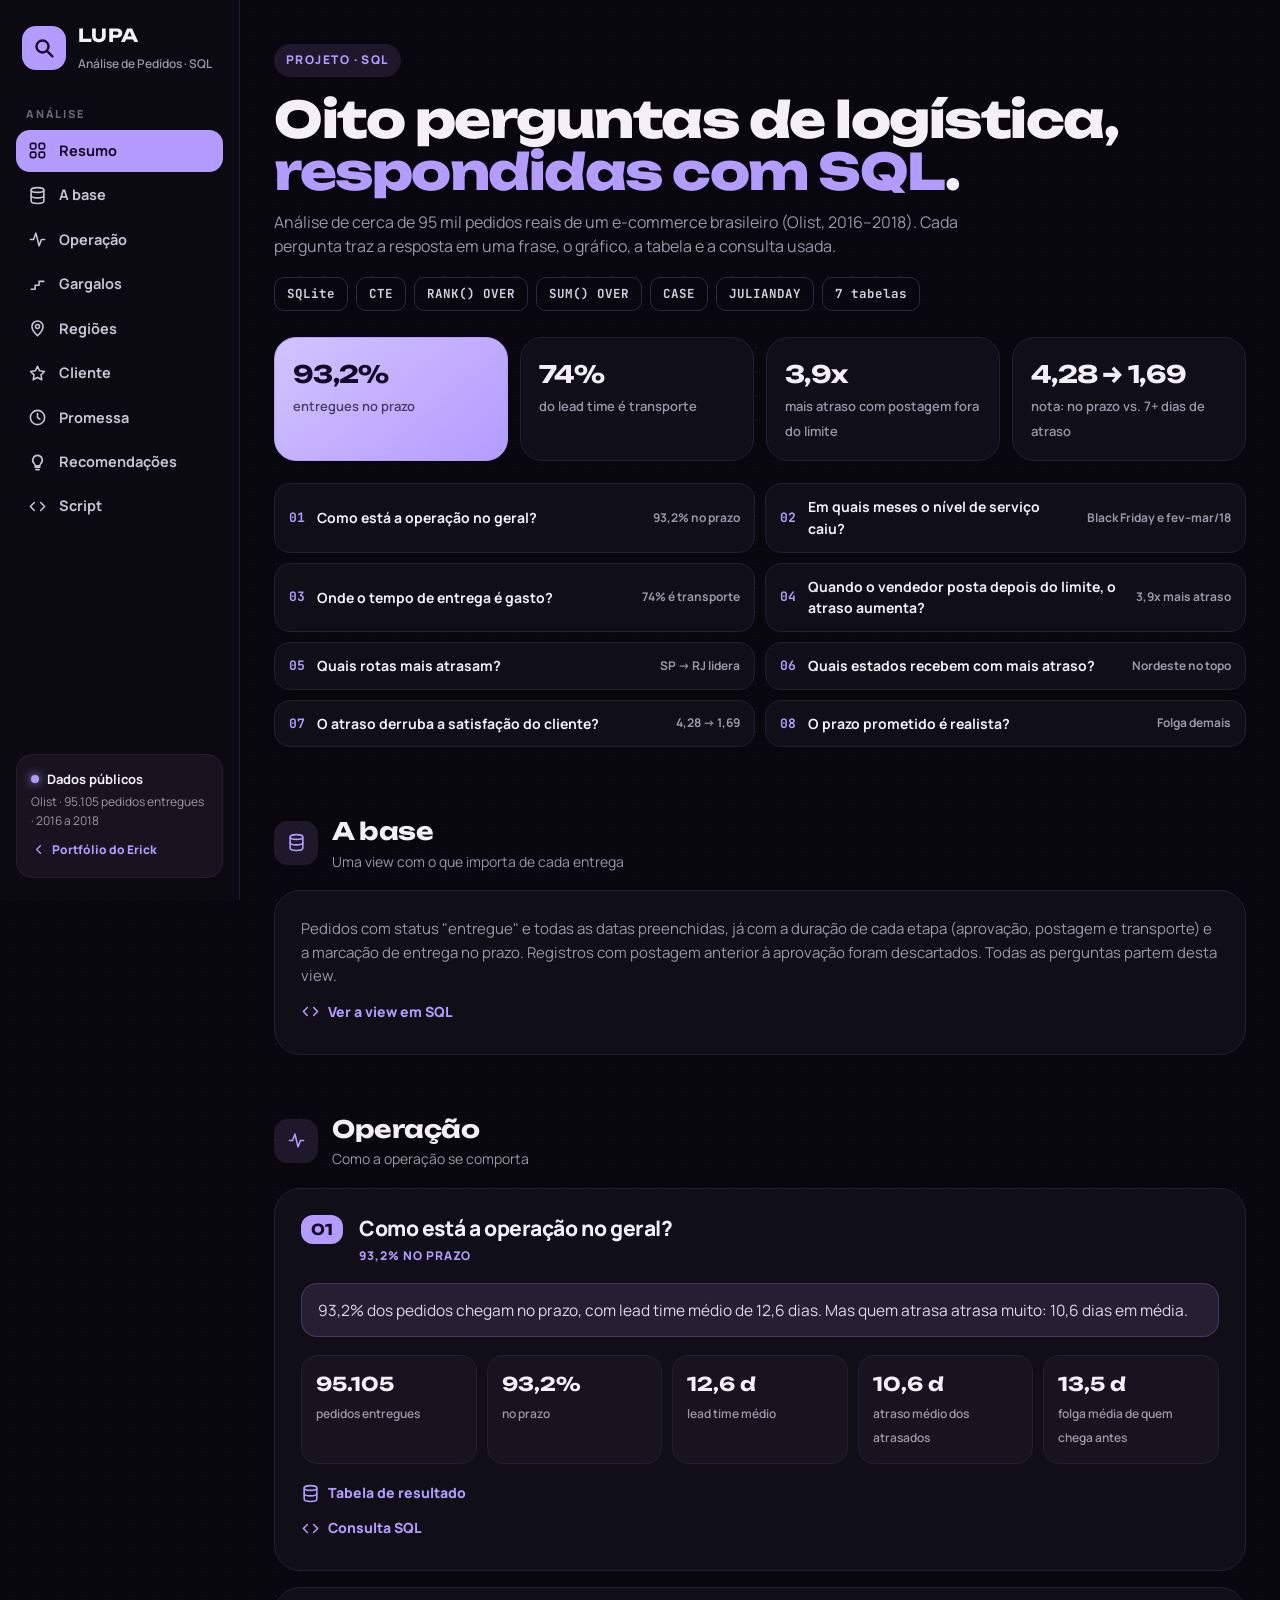
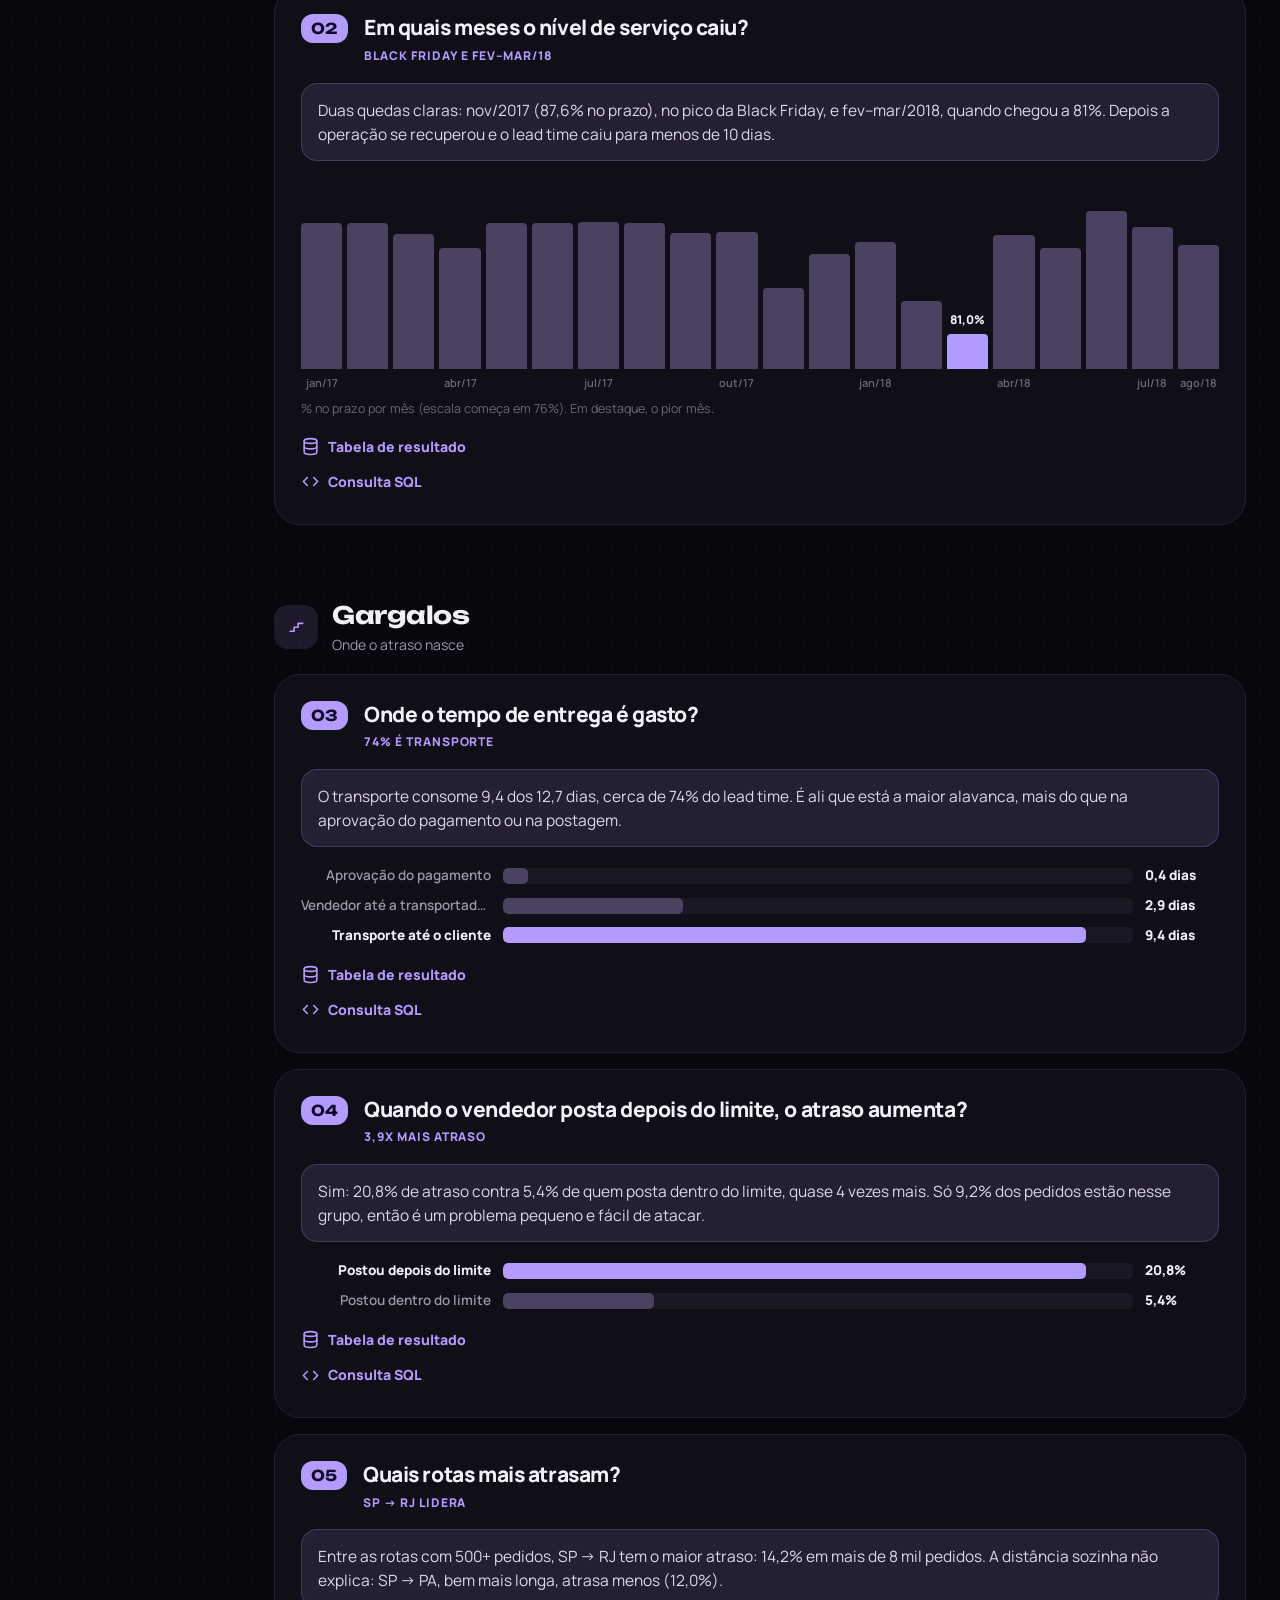
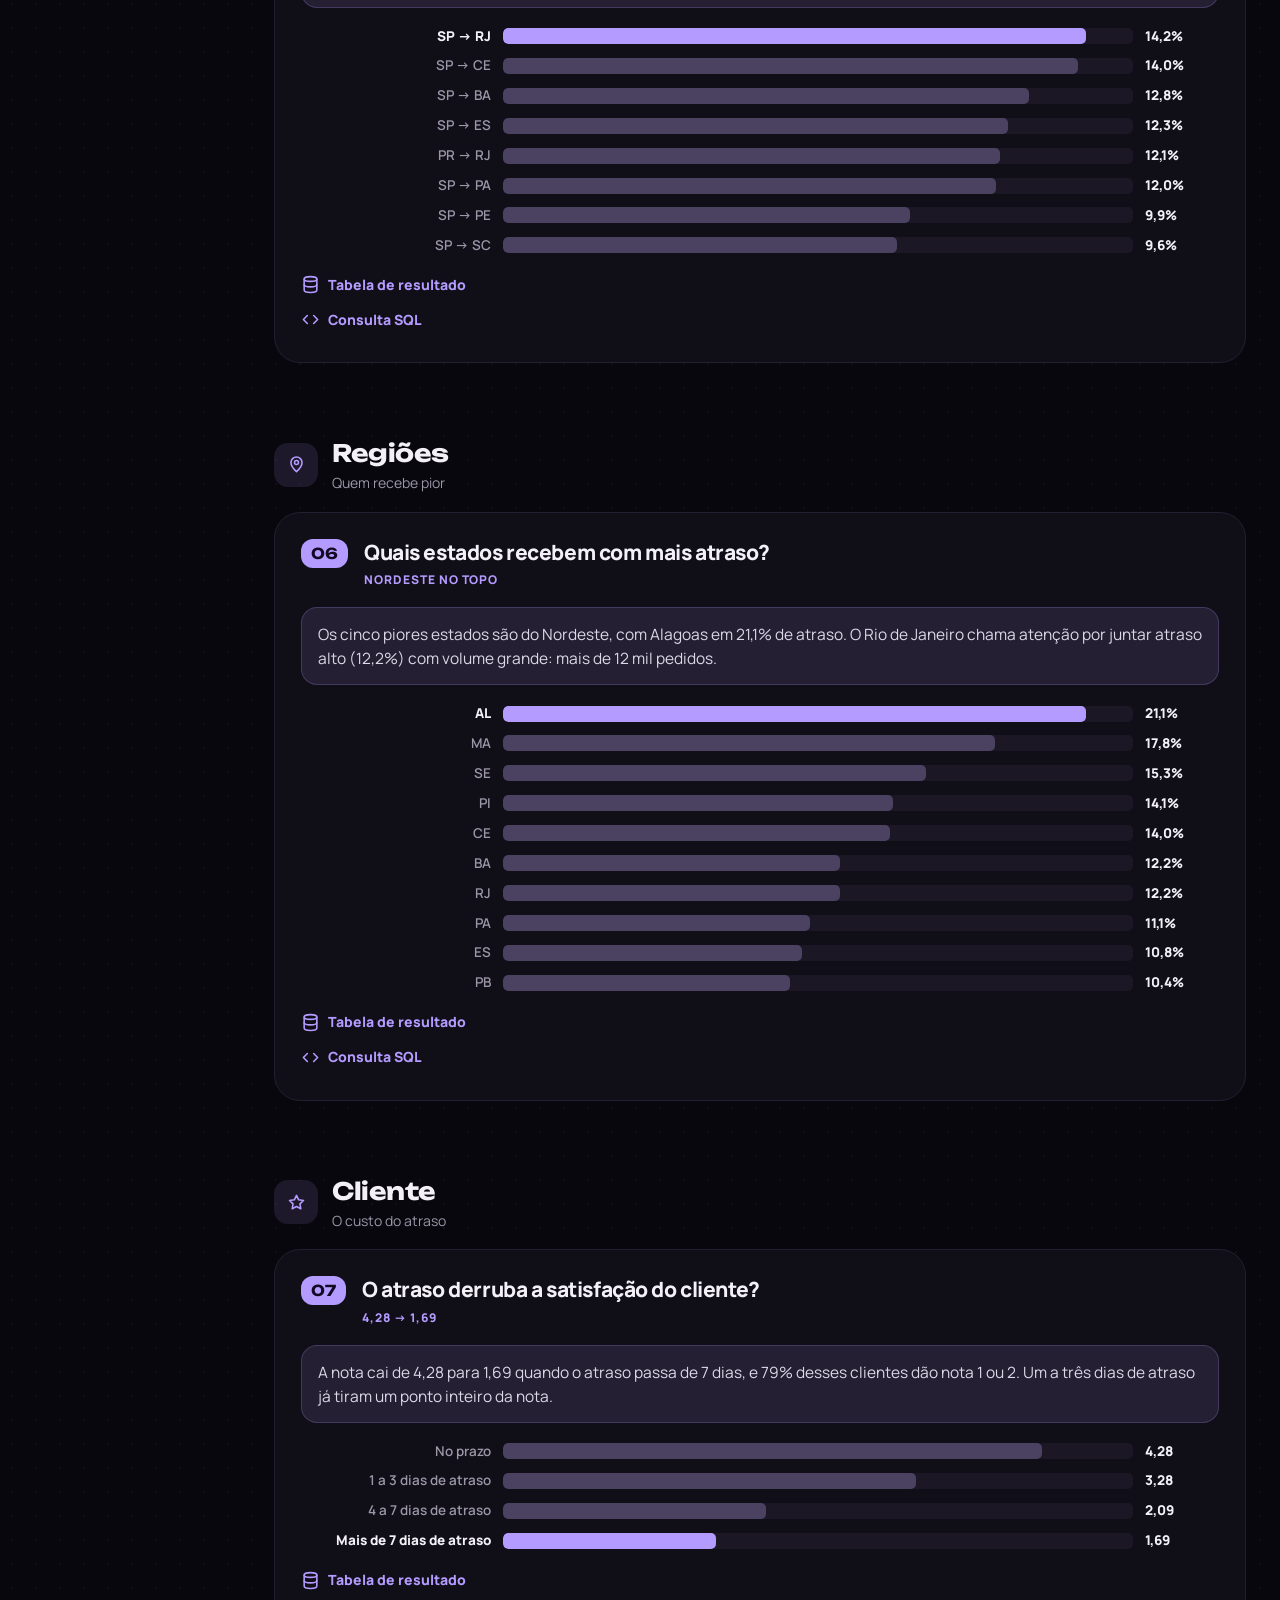
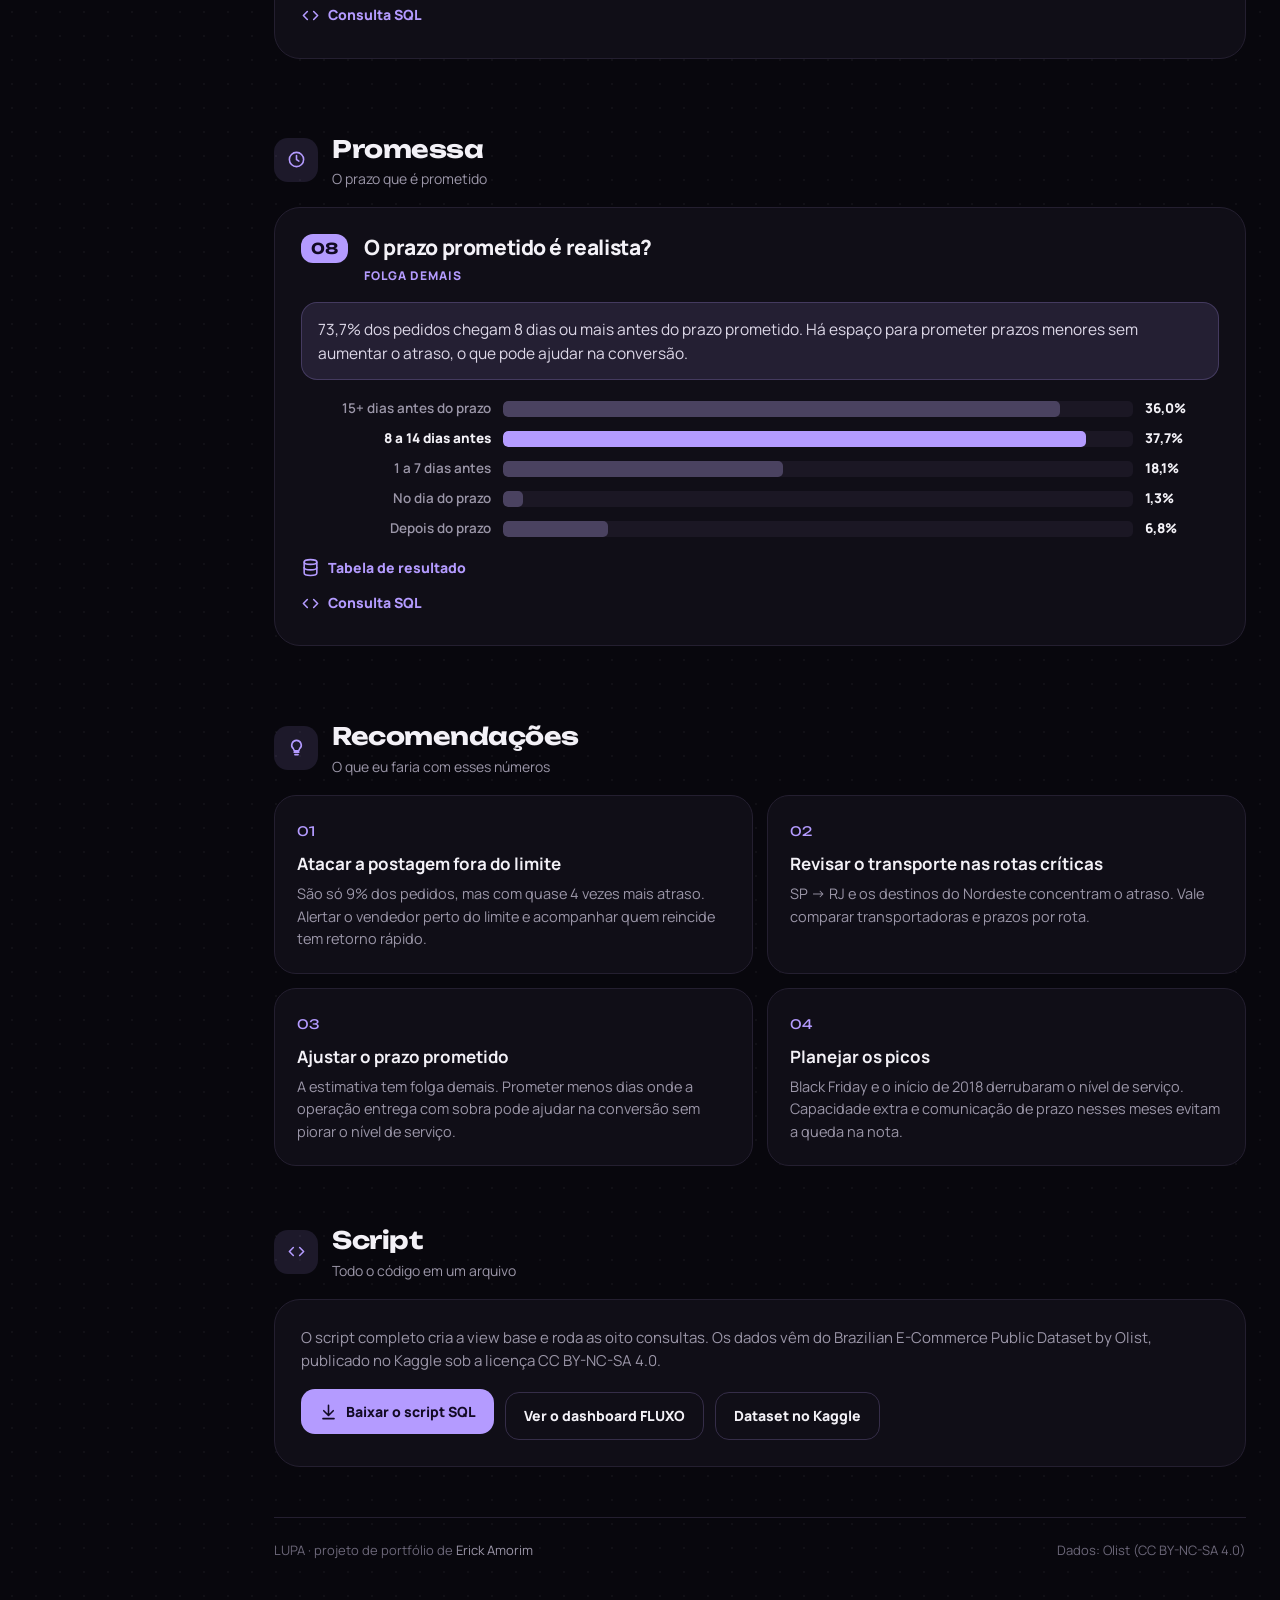
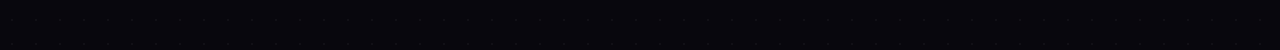
==== analise-pedidos-sql/index.html @ dc864886 "Serve FLUXO e LUPA também pelo site principal Co-Authored-By: Claude Opus 5.5 <noreply@anthropic.com" ====
<!DOCTYPE html>
<html lang="pt-BR">
<head>
<meta charset="UTF-8">
<meta name="viewport" content="width=device-width, initial-scale=1">
<title>LUPA — Análise de Pedidos com SQL | Erick Amorim</title>
<meta name="description" content="LUPA: oito perguntas de logística respondidas com SQL sobre 95 mil pedidos reais da Olist.">
<meta name="theme-color" content="#08070d">
<meta property="og:title" content="LUPA — Análise de Pedidos com SQL">
<meta property="og:description" content="Oito perguntas de logística respondidas com SQL sobre 95 mil pedidos reais da Olist.">
<link rel="preconnect" href="https://fonts.googleapis.com">
<link rel="preconnect" href="https://fonts.gstatic.com" crossorigin>
<link href="https://fonts.googleapis.com/css2?family=Unbounded:wght@600;700;800&family=Manrope:wght@400;500;600;700;800&family=JetBrains+Mono:wght@400;500&display=swap" rel="stylesheet">
<style>
:root{--bg:#08070d;--s1:#100e17;--s2:#17141f;--line:#241f30;--tx:#f3f1f7;--mut:#9b96a8;--mut2:#6c6779;--acc:#b49bff;--accd:rgba(180,155,255,.12);--ink:#120a24}
*{box-sizing:border-box;margin:0;padding:0}
html{scroll-behavior:smooth;scroll-padding-top:24px}
html,body{overflow-x:hidden}
body{background:var(--bg);color:var(--tx);font-family:Manrope,system-ui,sans-serif;line-height:1.55;-webkit-font-smoothing:antialiased;background-image:radial-gradient(rgba(255,255,255,.035) 1px,transparent 1px);background-size:24px 24px}
a{color:inherit;text-decoration:none}
svg.i{width:19px;height:19px;stroke:currentColor;fill:none;stroke-width:2;stroke-linecap:round;stroke-linejoin:round;flex:none}
.side{position:fixed;left:0;top:0;bottom:0;width:240px;background:#0b0a11;border-right:1px solid var(--line);padding:22px 16px;display:flex;flex-direction:column;z-index:30;overflow-y:auto}
.brand{display:flex;align-items:center;gap:12px;padding:0 6px 22px}
.lg{width:44px;height:44px;border-radius:14px;background:var(--acc);display:grid;place-items:center;color:var(--ink)}
.lg svg{width:24px;height:24px;stroke:currentColor;fill:none;stroke-width:2.4;stroke-linecap:round}
.brand b{display:block;font-family:Unbounded;font-size:18px;letter-spacing:.02em}
.brand span{font-size:12px;color:var(--mut);font-weight:600}
.nlab{font-size:11px;font-weight:800;letter-spacing:.16em;color:var(--mut2);padding:8px 10px}
.nav a{display:flex;align-items:center;gap:12px;padding:10px 12px;border-radius:14px;font-weight:700;font-size:14.5px;color:#c9c4d4;margin-bottom:2px;transition:background .2s,color .2s}
.nav a:hover{background:var(--s2);color:#fff}
.nav a.on{background:var(--acc);color:var(--ink)}
.sfoot{margin-top:auto;background:var(--s2);border:1px solid var(--line);border-radius:16px;padding:14px;font-size:12px;color:var(--mut)}
.sfoot b{display:flex;align-items:center;gap:8px;color:var(--tx);font-size:13px;margin-bottom:4px}
.sfoot b i{width:8px;height:8px;border-radius:50%;background:var(--acc);box-shadow:0 0 10px var(--acc)}
.sfoot a{display:inline-flex;align-items:center;gap:6px;margin-top:10px;color:var(--acc);font-weight:800}
main{margin-left:240px;padding:0 34px 90px}
.wrap{max-width:980px;margin:0 auto}
.hero{padding:44px 0 10px}
.chip{display:inline-flex;align-items:center;gap:8px;background:var(--accd);color:var(--acc);font-size:12px;font-weight:800;letter-spacing:.12em;text-transform:uppercase;padding:7px 12px;border-radius:99px}
.hero h1{font-family:Unbounded;font-size:clamp(30px,4.4vw,50px);font-weight:800;letter-spacing:-.03em;line-height:1.05;margin:16px 0 12px}
.hero h1 span{color:var(--acc)}
.hero p{color:var(--mut);font-size:16px;max-width:720px}
.tags{display:flex;flex-wrap:wrap;gap:8px;margin-top:18px}
.tags span{font-size:12.5px;font-weight:700;padding:6px 12px;border-radius:10px;border:1px solid #2f2840;color:#d5cfe2;font-family:"JetBrains Mono",monospace}
.stats{display:grid;grid-template-columns:repeat(4,1fr);gap:12px;margin-top:26px}
.stats div{background:var(--s1);border:1px solid var(--line);border-radius:22px;padding:18px}
.stats b{display:block;font-family:Unbounded;font-size:24px;font-weight:700;letter-spacing:-.03em}
.stats span{font-size:13px;color:var(--mut);font-weight:600}
.stats div:first-child{background:linear-gradient(140deg,#d2c3ff,var(--acc));border-color:var(--acc);color:var(--ink)}
.stats div:first-child span{color:rgba(18,10,36,.7)}
.idx{display:grid;grid-template-columns:1fr 1fr;gap:10px;margin-top:22px}
.idx a{display:flex;align-items:center;gap:12px;background:var(--s1);border:1px solid var(--line);border-radius:16px;padding:12px 14px;font-weight:700;font-size:14px;transition:border-color .2s,transform .2s}
.idx a:hover{border-color:var(--acc);transform:translateY(-2px)}
.idx a span{font-family:"JetBrains Mono",monospace;color:var(--acc);font-size:13px}
.idx a em{margin-left:auto;font-style:normal;font-size:12px;color:var(--mut);font-weight:700;white-space:nowrap;padding-left:8px}
section.blk{padding-top:56px}
.bh{display:flex;align-items:center;gap:14px;margin-bottom:18px}
.bic{width:44px;height:44px;border-radius:14px;background:var(--accd);color:var(--acc);display:grid;place-items:center}
.bh h2{font-family:Unbounded;font-size:24px;font-weight:700;letter-spacing:-.02em}
.bh p{color:var(--mut);font-size:14px}
.q{background:var(--s1);border:1px solid var(--line);border-radius:26px;padding:26px;margin-bottom:16px;scroll-margin-top:24px}
.qh{display:flex;gap:16px;align-items:flex-start}
.qn{font-family:Unbounded;font-size:15px;font-weight:700;color:var(--ink);background:var(--acc);border-radius:12px;padding:7px 10px;line-height:1}
.q h3{font-size:21px;font-weight:800;letter-spacing:-.02em;line-height:1.25}
.ans{display:inline-block;margin-top:6px;font-size:12px;font-weight:800;letter-spacing:.08em;text-transform:uppercase;color:var(--acc)}
.ins{color:#ddd8e8;margin:16px 0 18px;font-size:15.5px;padding:14px 16px;background:var(--accd);border-radius:16px;border:1px solid rgba(180,155,255,.22)}
.bars{display:grid;gap:9px}
.br{display:grid;grid-template-columns:190px 1fr 74px;gap:12px;align-items:center;font-size:13.5px}
.bl{color:var(--mut);font-weight:600;text-align:right;overflow:hidden;text-overflow:ellipsis;white-space:nowrap}
.bt{height:16px;background:#1b1724;border-radius:5px;overflow:hidden}
.bt i{display:block;height:100%;background:#4a4260;border-radius:5px}
.br.hi .bt i{background:var(--acc)}
.br.hi .bl{color:var(--tx);font-weight:800}
.bv{font-weight:800}
.cols{display:flex;align-items:flex-end;gap:5px;height:190px;padding-top:24px}
.col{flex:1;display:flex;flex-direction:column;justify-content:flex-end;height:100%;position:relative;min-width:0}
.col i{display:block;background:#4a4260;border-radius:4px 4px 0 0}
.col.hi i{background:var(--acc)}
.col em{position:absolute;bottom:-22px;left:50%;transform:translateX(-50%);font-style:normal;font-size:11px;color:var(--mut2);font-weight:600;white-space:nowrap}
.col .cv{display:block;text-align:center;font-size:12px;font-weight:800;white-space:nowrap;margin-bottom:4px;min-height:0}
.cap{font-size:12.5px;color:var(--mut2);margin-top:30px}
.kp{display:grid;grid-template-columns:repeat(5,1fr);gap:10px}
.kp div{background:var(--s2);border:1px solid var(--line);border-radius:16px;padding:14px}
.kp b{display:block;font-family:Unbounded;font-size:19px;font-weight:700}
.kp span{font-size:12px;color:var(--mut);font-weight:600}
.tg{margin-top:18px;display:grid;gap:8px}
details summary{cursor:pointer;display:inline-flex;align-items:center;gap:8px;font-size:14px;font-weight:800;color:var(--acc);list-style:none}
details summary::-webkit-details-marker{display:none}
details summary svg{width:16px;height:16px}
.tw{overflow-x:auto;margin-top:10px}
table{width:100%;border-collapse:collapse;font-size:13.5px}
th,td{text-align:right;padding:8px 10px;border-bottom:1px solid var(--line);white-space:nowrap}
th:first-child,td:first-child{text-align:left}
th{color:var(--mut);font-weight:700;font-size:12.5px}
pre{margin-top:10px;background:#07060b;border:1px solid var(--line);border-radius:16px;padding:16px;overflow-x:auto;font:13px/1.65 "JetBrains Mono",monospace;color:#dcd7e6}
pre b{color:var(--acc);font-weight:500} pre i.cm{color:#5f5a6e;font-style:normal} pre i.st{color:#7ee0b5;font-style:normal}
.card{background:var(--s1);border:1px solid var(--line);border-radius:26px;padding:26px}
.card p{color:var(--mut);font-size:15px}
.rec{display:grid;grid-template-columns:1fr 1fr;gap:14px}
.rc{background:var(--s1);border:1px solid var(--line);border-radius:22px;padding:22px}
.rc .n{font-family:Unbounded;font-size:13px;color:var(--acc)}
.rc b{display:block;font-size:17px;margin:8px 0 6px}
.rc p{color:var(--mut);font-size:14.5px}
.btn{display:inline-flex;align-items:center;gap:8px;font-weight:800;font-size:14px;padding:12px 18px;border-radius:14px;margin:16px 8px 0 0}
.btn.pri{background:var(--acc);color:var(--ink)}
.btn.out{border:1px solid #352d48}
.btn.out:hover{border-color:var(--acc);color:var(--acc)}
footer{margin-top:50px;padding-top:22px;border-top:1px solid var(--line);color:var(--mut2);font-size:13px;display:flex;justify-content:space-between;flex-wrap:wrap;gap:10px}
footer a{color:var(--mut)}
.mbrand{display:none;align-items:center;gap:10px;padding:18px 0 0}
.mbrand .lg{width:38px;height:38px;border-radius:12px}
.mbrand b{font-family:Unbounded;font-size:16px}
.mnav{display:none}
@media (max-width:900px){.stats{grid-template-columns:1fr 1fr}.kp{grid-template-columns:repeat(2,1fr)}.idx,.rec{grid-template-columns:1fr}.br{grid-template-columns:120px 1fr 64px}}
@media (max-width:860px){
  .side{display:none} main{margin-left:0;padding:0 18px 110px} .mbrand{display:flex}
  .mnav{display:flex;position:fixed;left:50%;bottom:14px;transform:translateX(-50%);z-index:40;background:rgba(23,20,31,.94);backdrop-filter:blur(14px);-webkit-backdrop-filter:blur(14px);border:1px solid var(--line);border-radius:99px;padding:6px;gap:2px;box-shadow:0 18px 40px rgba(0,0,0,.5)}
  .mnav a{display:grid;place-items:center;width:44px;height:44px;border-radius:99px;color:var(--mut)}
  .mnav a.on{background:var(--acc);color:var(--ink)}
  .q{padding:20px}.q h3{font-size:18px}
}
</style>
</head>
<body>
<aside class="side">
  <div class="brand"><div class="lg"><svg viewBox="0 0 24 24"><circle cx="10.5" cy="10.5" r="6"/><path d="M15 15l5.5 5.5"/></svg></div><div><b>LUPA</b><span>Análise de Pedidos · SQL</span></div></div>
  <div class="nlab">ANÁLISE</div>
  <nav class="nav"><a href="#resumo" class="on"><svg class="i" viewBox="0 0 24 24"><rect x="3" y="3" width="7" height="7" rx="2"/><rect x="14" y="3" width="7" height="7" rx="2"/><rect x="3" y="14" width="7" height="7" rx="2"/><rect x="14" y="14" width="7" height="7" rx="2"/></svg>Resumo</a><a href="#base"><svg class="i" viewBox="0 0 24 24"><ellipse cx="12" cy="5" rx="8" ry="3"/><path d="M4 5v14c0 1.7 3.6 3 8 3s8-1.3 8-3V5"/><path d="M4 12c0 1.7 3.6 3 8 3s8-1.3 8-3"/></svg>A base</a><a href="#op"><svg class="i" viewBox="0 0 24 24"><path d="M3 12h4l3-8 4 16 3-8h4"/></svg>Operação</a><a href="#gar"><svg class="i" viewBox="0 0 24 24"><path d="M4 18h5v-5h5V8h6"/></svg>Gargalos</a><a href="#reg"><svg class="i" viewBox="0 0 24 24"><path d="M12 21s7-6.2 7-11.5A7 7 0 0 0 5 9.5C5 14.8 12 21 12 21z"/><circle cx="12" cy="9.5" r="2.5"/></svg>Regiões</a><a href="#cli"><svg class="i" viewBox="0 0 24 24"><path d="M12 3l2.7 5.6 6.1.9-4.4 4.3 1 6.1L12 17l-5.4 2.9 1-6.1L3.2 9.5l6.1-.9z"/></svg>Cliente</a><a href="#pro"><svg class="i" viewBox="0 0 24 24"><circle cx="12" cy="12" r="9"/><path d="M12 7v5l3 2"/></svg>Promessa</a><a href="#recomendacoes"><svg class="i" viewBox="0 0 24 24"><path d="M9 18h6M10 21h4M12 3a6 6 0 0 0-4 10.5c.7.7 1 1.5 1 2.5h6c0-1 .3-1.8 1-2.5A6 6 0 0 0 12 3z"/></svg>Recomendações</a><a href="#script"><svg class="i" viewBox="0 0 24 24"><path d="M8 7l-5 5 5 5M16 7l5 5-5 5"/></svg>Script</a></nav>
  <div class="sfoot"><b><i></i>Dados públicos</b>Olist · 95.105 pedidos entregues · 2016 a 2018<br><a href="https://erickkamorim.github.io/"><svg class="i" viewBox="0 0 24 24" style="width:15px;height:15px"><path d="M15 6l-6 6 6 6"/></svg>Portfólio do Erick</a></div>
</aside>

<main><div class="wrap">
  <div class="mbrand"><div class="lg"><svg viewBox="0 0 24 24"><circle cx="10.5" cy="10.5" r="6"/><path d="M15 15l5.5 5.5"/></svg></div><b>LUPA</b></div>

  <section class="hero" id="resumo">
    <span class="chip">Projeto · SQL</span>
    <h1>Oito perguntas de logística, <span>respondidas com SQL</span>.</h1>
    <p>Análise de cerca de 95 mil pedidos reais de um e-commerce brasileiro (Olist, 2016–2018). Cada pergunta traz a resposta em uma frase, o gráfico, a tabela e a consulta usada.</p>
    <div class="tags"><span>SQLite</span><span>CTE</span><span>RANK() OVER</span><span>SUM() OVER</span><span>CASE</span><span>JULIANDAY</span><span>7 tabelas</span></div>
    <div class="stats">
      <div><b>93,2%</b><span>entregues no prazo</span></div>
      <div><b>74%</b><span>do lead time é transporte</span></div>
      <div><b>3,9x</b><span>mais atraso com postagem fora do limite</span></div>
      <div><b>4,28 → 1,69</b><span>nota: no prazo vs. 7+ dias de atraso</span></div>
    </div>
    <div class="idx"><a href="#q1"><span>01</span>Como está a operação no geral?<em>93,2% no prazo</em></a><a href="#q2"><span>02</span>Em quais meses o nível de serviço caiu?<em>Black Friday e fev–mar/18</em></a><a href="#q3"><span>03</span>Onde o tempo de entrega é gasto?<em>74% é transporte</em></a><a href="#q5"><span>04</span>Quando o vendedor posta depois do limite, o atraso aumenta?<em>3,9x mais atraso</em></a><a href="#q7"><span>05</span>Quais rotas mais atrasam?<em>SP → RJ lidera</em></a><a href="#q4"><span>06</span>Quais estados recebem com mais atraso?<em>Nordeste no topo</em></a><a href="#q6"><span>07</span>O atraso derruba a satisfação do cliente?<em>4,28 → 1,69</em></a><a href="#q8"><span>08</span>O prazo prometido é realista?<em>Folga demais</em></a></div>
  </section>

  <section class="blk" id="base">
    <div class="bh"><div class="bic"><svg class="i" viewBox="0 0 24 24"><ellipse cx="12" cy="5" rx="8" ry="3"/><path d="M4 5v14c0 1.7 3.6 3 8 3s8-1.3 8-3V5"/><path d="M4 12c0 1.7 3.6 3 8 3s8-1.3 8-3"/></svg></div><div><h2>A base</h2><p>Uma view com o que importa de cada entrega</p></div></div>
    <div class="card"><p>Pedidos com status "entregue" e todas as datas preenchidas, já com a duração de cada etapa (aprovação, postagem e transporte) e a marcação de entrega no prazo. Registros com postagem anterior à aprovação foram descartados. Todas as perguntas partem desta view.</p>
      <details style="margin-top:14px"><summary><svg class="i" viewBox="0 0 24 24"><path d="M8 7l-5 5 5 5M16 7l5 5-5 5"/></svg>Ver a view em SQL</summary><pre><code><b>CREATE VIEW</b> vw_entregas <b>AS</b>
<b>SELECT</b>
    o.order_id,
    c.customer_state                                   <b>AS</b> uf_cliente,
    <b>DATE</b>(o.order_purchase_timestamp)                   <b>AS</b> data_compra,
    <b>STRFTIME</b>(<i class="st">&#x27;%Y-%m&#x27;</i>, o.order_purchase_timestamp)      <b>AS</b> mes,
    <b>JULIANDAY</b>(o.order_approved_at)            - <b>JULIANDAY</b>(o.order_purchase_timestamp)     <b>AS</b> dias_aprovacao,
    <b>JULIANDAY</b>(o.order_delivered_carrier_date) - <b>JULIANDAY</b>(o.order_approved_at)            <b>AS</b> dias_postagem,
    <b>JULIANDAY</b>(o.order_delivered_customer_date)- <b>JULIANDAY</b>(o.order_delivered_carrier_date) <b>AS</b> dias_transporte,
    <b>JULIANDAY</b>(o.order_delivered_customer_date)- <b>JULIANDAY</b>(o.order_purchase_timestamp)     <b>AS</b> lead_time,
    <b>JULIANDAY</b>(<b>DATE</b>(o.order_delivered_customer_date)) - <b>JULIANDAY</b>(<b>DATE</b>(o.order_estimated_delivery_date)) <b>AS</b> dias_vs_prazo,
    <b>CASE</b> <b>WHEN</b> <b>DATE</b>(o.order_delivered_customer_date) &lt;= <b>DATE</b>(o.order_estimated_delivery_date)
         <b>THEN</b> 1 <b>ELSE</b> 0 <b>END</b>                             <b>AS</b> no_prazo
<b>FROM</b> orders o
<b>JOIN</b> customers c <b>ON</b> c.customer_id = o.customer_id
<b>WHERE</b> o.order_status = <i class="st">&#x27;delivered&#x27;</i>
  <b>AND</b> o.order_approved_at              <b>IS NOT NULL</b>
  <b>AND</b> o.order_delivered_carrier_date   <b>IS NOT NULL</b>
  <b>AND</b> o.order_delivered_customer_date  <b>IS NOT NULL</b>
  <b>AND</b> o.order_estimated_delivery_date  <b>IS NOT NULL</b>
  <b>AND</b> o.order_delivered_carrier_date  &gt;= o.order_approved_at;   <i class="cm">-- descarta registros com datas invertidas</i></code></pre></details></div>
  </section>

  <section class="blk" id="op">
  <div class="bh"><div class="bic"><svg class="i" viewBox="0 0 24 24"><path d="M3 12h4l3-8 4 16 3-8h4"/></svg></div><div><h2>Operação</h2><p>Como a operação se comporta</p></div></div>
  <article class="q" id="q1">
  <div class="qh"><span class="qn">01</span><div><h3>Como está a operação no geral?</h3><span class="ans">93,2% no prazo</span></div></div>
  <p class="ins">93,2% dos pedidos chegam no prazo, com lead time médio de 12,6 dias. Mas quem atrasa atrasa muito: 10,6 dias em média.</p>
  <div class="kp"><div><b>95.105</b><span>pedidos entregues</span></div><div><b>93,2%</b><span>no prazo</span></div><div><b>12,6 d</b><span>lead time médio</span></div><div><b>10,6 d</b><span>atraso médio dos atrasados</span></div><div><b>13,5 d</b><span>folga média de quem chega antes</span></div></div>
  <div class="tg"><details><summary><svg class="i" viewBox="0 0 24 24"><ellipse cx="12" cy="5" rx="8" ry="3"/><path d="M4 5v14c0 1.7 3.6 3 8 3s8-1.3 8-3V5"/><path d="M4 12c0 1.7 3.6 3 8 3s8-1.3 8-3"/></svg>Tabela de resultado</summary><div class="tw"><table><thead><tr><th>Pedidos entregues</th><th>% no prazo</th><th>Lead time médio (dias)</th><th>Atraso médio dos atrasados (dias)</th><th>Folga média dos no prazo (dias)</th></tr></thead><tbody><tr><td>95.105</td><td>93,2</td><td>12,6</td><td>10,6</td><td>13,5</td></tr></tbody></table></div></details>
  <details><summary><svg class="i" viewBox="0 0 24 24"><path d="M8 7l-5 5 5 5M16 7l5 5-5 5"/></svg>Consulta SQL</summary><pre><code><b>SELECT</b>
    <b>COUNT</b>(*)                                          <b>AS</b> pedidos_entregues,
    <b>ROUND</b>(100.0 * <b>AVG</b>(no_prazo), 1)                   <b>AS</b> pct_no_prazo,
    <b>ROUND</b>(<b>AVG</b>(lead_time), 1)                          <b>AS</b> lead_time_medio_dias,
    <b>ROUND</b>(<b>AVG</b>(<b>CASE</b> <b>WHEN</b> no_prazo = 0 <b>THEN</b> dias_vs_prazo <b>END</b>), 1) <b>AS</b> atraso_medio_dos_atrasados,
    <b>ROUND</b>(<b>AVG</b>(<b>CASE</b> <b>WHEN</b> no_prazo = 1 <b>THEN</b> -dias_vs_prazo <b>END</b>), 1) <b>AS</b> folga_media_dos_no_prazo
<b>FROM</b> vw_entregas</code></pre></details></div>
</article><article class="q" id="q2">
  <div class="qh"><span class="qn">02</span><div><h3>Em quais meses o nível de serviço caiu?</h3><span class="ans">Black Friday e fev–mar/18</span></div></div>
  <p class="ins">Duas quedas claras: nov/2017 (87,6% no prazo), no pico da Black Friday, e fev–mar/2018, quando chegou a 81%. Depois a operação se recuperou e o lead time caiu para menos de 10 dias.</p>
  <div class="cols"><div class="col" title="jan/17: 97,1%"><i style="height:87.9%"></i><em>jan/17</em></div><div class="col" title="fev/17: 97,0%"><i style="height:87.5%"></i><em></em></div><div class="col" title="mar/17: 95,4%"><i style="height:80.8%"></i><em></em></div><div class="col" title="abr/17: 93,4%"><i style="height:72.5%"></i><em>abr/17</em></div><div class="col" title="mai/17: 97,0%"><i style="height:87.5%"></i><em></em></div><div class="col" title="jun/17: 97,0%"><i style="height:87.5%"></i><em></em></div><div class="col" title="jul/17: 97,2%"><i style="height:88.3%"></i><em>jul/17</em></div><div class="col" title="ago/17: 97,1%"><i style="height:87.9%"></i><em></em></div><div class="col" title="set/17: 95,6%"><i style="height:81.7%"></i><em></em></div><div class="col" title="out/17: 95,8%"><i style="height:82.5%"></i><em>out/17</em></div><div class="col" title="nov/17: 87,6%"><i style="height:48.3%"></i><em></em></div><div class="col" title="dez/17: 92,6%"><i style="height:69.2%"></i><em></em></div><div class="col" title="jan/18: 94,3%"><i style="height:76.2%"></i><em>jan/18</em></div><div class="col" title="fev/18: 85,8%"><i style="height:40.8%"></i><em></em></div><div class="col hi" title="mar/18: 81,0%"><span class="cv">81,0%</span><i style="height:20.8%"></i><em></em></div><div class="col" title="abr/18: 95,3%"><i style="height:80.4%"></i><em>abr/18</em></div><div class="col" title="mai/18: 93,4%"><i style="height:72.5%"></i><em></em></div><div class="col" title="jun/18: 98,8%"><i style="height:95.0%"></i><em></em></div><div class="col" title="jul/18: 96,4%"><i style="height:85.0%"></i><em>jul/18</em></div><div class="col" title="ago/18: 93,8%"><i style="height:74.2%"></i><em>ago/18</em></div></div><p class="cap">% no prazo por mês (escala começa em 76%). Em destaque, o pior mês.</p>
  <div class="tg"><details><summary><svg class="i" viewBox="0 0 24 24"><ellipse cx="12" cy="5" rx="8" ry="3"/><path d="M4 5v14c0 1.7 3.6 3 8 3s8-1.3 8-3V5"/><path d="M4 12c0 1.7 3.6 3 8 3s8-1.3 8-3"/></svg>Tabela de resultado</summary><div class="tw"><table><thead><tr><th>Mês</th><th>Pedidos</th><th>% no prazo</th><th>Lead time (dias)</th></tr></thead><tbody><tr><td>jan/17</td><td>748</td><td>97,1</td><td>12,6</td></tr><tr><td>fev/17</td><td>1.640</td><td>97,0</td><td>13,2</td></tr><tr><td>mar/17</td><td>2.546</td><td>95,4</td><td>13,0</td></tr><tr><td>abr/17</td><td>2.279</td><td>93,4</td><td>14,9</td></tr><tr><td>mai/17</td><td>3.531</td><td>97,0</td><td>11,3</td></tr><tr><td>jun/17</td><td>3.131</td><td>97,0</td><td>12,0</td></tr><tr><td>jul/17</td><td>3.852</td><td>97,2</td><td>11,6</td></tr><tr><td>ago/17</td><td>4.192</td><td>97,1</td><td>11,1</td></tr><tr><td>set/17</td><td>4.136</td><td>95,6</td><td>11,8</td></tr><tr><td>out/17</td><td>4.478</td><td>95,8</td><td>11,9</td></tr><tr><td>nov/17</td><td>7.287</td><td>87,6</td><td>15,2</td></tr><tr><td>dez/17</td><td>5.508</td><td>92,6</td><td>15,4</td></tr><tr><td>jan/18</td><td>7.045</td><td>94,3</td><td>14,1</td></tr><tr><td>fev/18</td><td>6.543</td><td>85,8</td><td>17,0</td></tr><tr><td>mar/18</td><td>7.001</td><td>81,0</td><td>16,3</td></tr><tr><td>abr/18</td><td>6.409</td><td>95,3</td><td>11,6</td></tr><tr><td>mai/18</td><td>6.681</td><td>93,4</td><td>11,4</td></tr><tr><td>jun/18</td><td>5.973</td><td>98,8</td><td>9,3</td></tr><tr><td>jul/18</td><td>5.593</td><td>96,4</td><td>9,2</td></tr><tr><td>ago/18</td><td>6.265</td><td>93,8</td><td>7,7</td></tr></tbody></table></div></details>
  <details><summary><svg class="i" viewBox="0 0 24 24"><path d="M8 7l-5 5 5 5M16 7l5 5-5 5"/></svg>Consulta SQL</summary><pre><code><b>SELECT</b>
    mes,
    <b>COUNT</b>(*)                         <b>AS</b> pedidos,
    <b>ROUND</b>(100.0 * <b>AVG</b>(no_prazo), 1)  <b>AS</b> pct_no_prazo,
    <b>ROUND</b>(<b>AVG</b>(lead_time), 1)         <b>AS</b> lead_time_medio
<b>FROM</b> vw_entregas
<b>GROUP BY</b> mes
<b>HAVING</b> <b>COUNT</b>(*) &gt;= 500
<b>ORDER BY</b> mes</code></pre></details></div>
</article>
</section><section class="blk" id="gar">
  <div class="bh"><div class="bic"><svg class="i" viewBox="0 0 24 24"><path d="M4 18h5v-5h5V8h6"/></svg></div><div><h2>Gargalos</h2><p>Onde o atraso nasce</p></div></div>
  <article class="q" id="q3">
  <div class="qh"><span class="qn">03</span><div><h3>Onde o tempo de entrega é gasto?</h3><span class="ans">74% é transporte</span></div></div>
  <p class="ins">O transporte consome 9,4 dos 12,7 dias, cerca de 74% do lead time. É ali que está a maior alavanca, mais do que na aprovação do pagamento ou na postagem.</p>
  <div class="bars"><div class="br"><span class="bl">Aprovação do pagamento</span><span class="bt"><i style="width:3.9%"></i></span><span class="bv">0,4 dias</span></div><div class="br"><span class="bl">Vendedor até a transportadora</span><span class="bt"><i style="width:28.6%"></i></span><span class="bv">2,9 dias</span></div><div class="br hi"><span class="bl">Transporte até o cliente</span><span class="bt"><i style="width:92.6%"></i></span><span class="bv">9,4 dias</span></div></div>
  <div class="tg"><details><summary><svg class="i" viewBox="0 0 24 24"><ellipse cx="12" cy="5" rx="8" ry="3"/><path d="M4 5v14c0 1.7 3.6 3 8 3s8-1.3 8-3V5"/><path d="M4 12c0 1.7 3.6 3 8 3s8-1.3 8-3"/></svg>Tabela de resultado</summary><div class="tw"><table><thead><tr><th>Etapa</th><th>Dias médios</th></tr></thead><tbody><tr><td>Aprovação do pagamento</td><td>0,4</td></tr><tr><td>Vendedor até a transportadora</td><td>2,9</td></tr><tr><td>Transporte até o cliente</td><td>9,4</td></tr></tbody></table></div></details>
  <details><summary><svg class="i" viewBox="0 0 24 24"><path d="M8 7l-5 5 5 5M16 7l5 5-5 5"/></svg>Consulta SQL</summary><pre><code><b>SELECT</b> <i class="st">&#x27;Aprovação do pagamento&#x27;</i> <b>AS</b> etapa, <b>ROUND</b>(<b>AVG</b>(dias_aprovacao), 1) <b>AS</b> dias_medios <b>FROM</b> vw_entregas
<b>UNION ALL</b>
<b>SELECT</b> <i class="st">&#x27;Vendedor até a transportadora&#x27;</i>, <b>ROUND</b>(<b>AVG</b>(dias_postagem), 1) <b>FROM</b> vw_entregas
<b>UNION ALL</b>
<b>SELECT</b> <i class="st">&#x27;Transporte até o cliente&#x27;</i>, <b>ROUND</b>(<b>AVG</b>(dias_transporte), 1) <b>FROM</b> vw_entregas</code></pre></details></div>
</article><article class="q" id="q5">
  <div class="qh"><span class="qn">04</span><div><h3>Quando o vendedor posta depois do limite, o atraso aumenta?</h3><span class="ans">3,9x mais atraso</span></div></div>
  <p class="ins">Sim: 20,8% de atraso contra 5,4% de quem posta dentro do limite, quase 4 vezes mais. Só 9,2% dos pedidos estão nesse grupo, então é um problema pequeno e fácil de atacar.</p>
  <div class="bars"><div class="br hi"><span class="bl">Postou depois do limite</span><span class="bt"><i style="width:92.6%"></i></span><span class="bv">20,8%</span></div><div class="br"><span class="bl">Postou dentro do limite</span><span class="bt"><i style="width:24.0%"></i></span><span class="bv">5,4%</span></div></div>
  <div class="tg"><details><summary><svg class="i" viewBox="0 0 24 24"><ellipse cx="12" cy="5" rx="8" ry="3"/><path d="M4 5v14c0 1.7 3.6 3 8 3s8-1.3 8-3V5"/><path d="M4 12c0 1.7 3.6 3 8 3s8-1.3 8-3"/></svg>Tabela de resultado</summary><div class="tw"><table><thead><tr><th>Postagem</th><th>Pedidos</th><th>% dos pedidos</th><th>% entregue com atraso</th></tr></thead><tbody><tr><td>Postou depois do limite</td><td>8.715</td><td>9,2</td><td>20,8</td></tr><tr><td>Postou dentro do limite</td><td>86.390</td><td>90,8</td><td>5,4</td></tr></tbody></table></div></details>
  <details><summary><svg class="i" viewBox="0 0 24 24"><path d="M8 7l-5 5 5 5M16 7l5 5-5 5"/></svg>Consulta SQL</summary><pre><code><b>WITH</b> limite <b>AS</b> (
    <b>SELECT</b> order_id, <b>MIN</b>(shipping_limit_date) <b>AS</b> limite_postagem
    <b>FROM</b> order_items
    <b>GROUP BY</b> order_id
)
<b>SELECT</b>
    <b>CASE</b> <b>WHEN</b> o.order_delivered_carrier_date &gt; l.limite_postagem
         <b>THEN</b> <i class="st">&#x27;Postou depois do limite&#x27;</i> <b>ELSE</b> <i class="st">&#x27;Postou dentro do limite&#x27;</i> <b>END</b> <b>AS</b> postagem,
    <b>COUNT</b>(*)                                     <b>AS</b> pedidos,
    <b>ROUND</b>(100.0 * <b>COUNT</b>(*) / <b>SUM</b>(<b>COUNT</b>(*)) <b>OVER</b> (), 1) <b>AS</b> pct_dos_pedidos,
    <b>ROUND</b>(100.0 * (1 - <b>AVG</b>(e.no_prazo)), 1)      <b>AS</b> pct_entregue_atrasado
<b>FROM</b> vw_entregas e
<b>JOIN</b> orders o <b>ON</b> o.order_id = e.order_id
<b>JOIN</b> limite l <b>ON</b> l.order_id = e.order_id
<b>GROUP BY</b> postagem
<b>ORDER BY</b> pct_entregue_atrasado <b>DESC</b></code></pre></details></div>
</article><article class="q" id="q7">
  <div class="qh"><span class="qn">05</span><div><h3>Quais rotas mais atrasam?</h3><span class="ans">SP → RJ lidera</span></div></div>
  <p class="ins">Entre as rotas com 500+ pedidos, SP → RJ tem o maior atraso: 14,2% em mais de 8 mil pedidos. A distância sozinha não explica: SP → PA, bem mais longa, atrasa menos (12,0%).</p>
  <div class="bars"><div class="br hi"><span class="bl">SP → RJ</span><span class="bt"><i style="width:92.6%"></i></span><span class="bv">14,2%</span></div><div class="br"><span class="bl">SP → CE</span><span class="bt"><i style="width:91.3%"></i></span><span class="bv">14,0%</span></div><div class="br"><span class="bl">SP → BA</span><span class="bt"><i style="width:83.5%"></i></span><span class="bv">12,8%</span></div><div class="br"><span class="bl">SP → ES</span><span class="bt"><i style="width:80.2%"></i></span><span class="bv">12,3%</span></div><div class="br"><span class="bl">PR → RJ</span><span class="bt"><i style="width:78.9%"></i></span><span class="bv">12,1%</span></div><div class="br"><span class="bl">SP → PA</span><span class="bt"><i style="width:78.2%"></i></span><span class="bv">12,0%</span></div><div class="br"><span class="bl">SP → PE</span><span class="bt"><i style="width:64.6%"></i></span><span class="bv">9,9%</span></div><div class="br"><span class="bl">SP → SC</span><span class="bt"><i style="width:62.6%"></i></span><span class="bv">9,6%</span></div></div>
  <div class="tg"><details><summary><svg class="i" viewBox="0 0 24 24"><ellipse cx="12" cy="5" rx="8" ry="3"/><path d="M4 5v14c0 1.7 3.6 3 8 3s8-1.3 8-3V5"/><path d="M4 12c0 1.7 3.6 3 8 3s8-1.3 8-3"/></svg>Tabela de resultado</summary><div class="tw"><table><thead><tr><th>Rota</th><th>Pedidos</th><th>% atraso</th><th>Lead time (dias)</th></tr></thead><tbody><tr><td>SP → RJ</td><td>8.094</td><td>14,2</td><td>16,3</td></tr><tr><td>SP → CE</td><td>953</td><td>14,0</td><td>21,4</td></tr><tr><td>SP → BA</td><td>2.285</td><td>12,8</td><td>19,8</td></tr><tr><td>SP → ES</td><td>1.451</td><td>12,3</td><td>15,8</td></tr><tr><td>PR → RJ</td><td>968</td><td>12,1</td><td>17,3</td></tr><tr><td>SP → PA</td><td>674</td><td>12,0</td><td>23,4</td></tr><tr><td>SP → PE</td><td>1.118</td><td>9,9</td><td>19,0</td></tr><tr><td>SP → SC</td><td>2.302</td><td>9,6</td><td>15,9</td></tr></tbody></table></div></details>
  <details><summary><svg class="i" viewBox="0 0 24 24"><path d="M8 7l-5 5 5 5M16 7l5 5-5 5"/></svg>Consulta SQL</summary><pre><code><b>WITH</b> rota <b>AS</b> (
    <b>SELECT</b> <b>DISTINCT</b> e.order_id, s.seller_state || <i class="st">&#x27; → &#x27;</i> || e.uf_cliente <b>AS</b> rota, e.no_prazo, e.lead_time
    <b>FROM</b> vw_entregas e
    <b>JOIN</b> order_items i <b>ON</b> i.order_id = e.order_id
    <b>JOIN</b> sellers s     <b>ON</b> s.seller_id = i.seller_id
)
<b>SELECT</b>
    rota,
    <b>COUNT</b>(*)                               <b>AS</b> pedidos,
    <b>ROUND</b>(100.0 * (1 - <b>AVG</b>(no_prazo)), 1)  <b>AS</b> pct_atraso,
    <b>ROUND</b>(<b>AVG</b>(lead_time), 1)               <b>AS</b> lead_time_medio
<b>FROM</b> rota
<b>GROUP BY</b> rota
<b>HAVING</b> <b>COUNT</b>(*) &gt;= 500
<b>ORDER BY</b> pct_atraso <b>DESC</b>
<b>LIMIT</b> 8</code></pre></details></div>
</article>
</section><section class="blk" id="reg">
  <div class="bh"><div class="bic"><svg class="i" viewBox="0 0 24 24"><path d="M12 21s7-6.2 7-11.5A7 7 0 0 0 5 9.5C5 14.8 12 21 12 21z"/><circle cx="12" cy="9.5" r="2.5"/></svg></div><div><h2>Regiões</h2><p>Quem recebe pior</p></div></div>
  <article class="q" id="q4">
  <div class="qh"><span class="qn">06</span><div><h3>Quais estados recebem com mais atraso?</h3><span class="ans">Nordeste no topo</span></div></div>
  <p class="ins">Os cinco piores estados são do Nordeste, com Alagoas em 21,1% de atraso. O Rio de Janeiro chama atenção por juntar atraso alto (12,2%) com volume grande: mais de 12 mil pedidos.</p>
  <div class="bars"><div class="br hi"><span class="bl">AL</span><span class="bt"><i style="width:92.6%"></i></span><span class="bv">21,1%</span></div><div class="br"><span class="bl">MA</span><span class="bt"><i style="width:78.1%"></i></span><span class="bv">17,8%</span></div><div class="br"><span class="bl">SE</span><span class="bt"><i style="width:67.1%"></i></span><span class="bv">15,3%</span></div><div class="br"><span class="bl">PI</span><span class="bt"><i style="width:61.9%"></i></span><span class="bv">14,1%</span></div><div class="br"><span class="bl">CE</span><span class="bt"><i style="width:61.4%"></i></span><span class="bv">14,0%</span></div><div class="br"><span class="bl">BA</span><span class="bt"><i style="width:53.5%"></i></span><span class="bv">12,2%</span></div><div class="br"><span class="bl">RJ</span><span class="bt"><i style="width:53.5%"></i></span><span class="bv">12,2%</span></div><div class="br"><span class="bl">PA</span><span class="bt"><i style="width:48.7%"></i></span><span class="bv">11,1%</span></div><div class="br"><span class="bl">ES</span><span class="bt"><i style="width:47.4%"></i></span><span class="bv">10,8%</span></div><div class="br"><span class="bl">PB</span><span class="bt"><i style="width:45.6%"></i></span><span class="bv">10,4%</span></div></div>
  <div class="tg"><details><summary><svg class="i" viewBox="0 0 24 24"><ellipse cx="12" cy="5" rx="8" ry="3"/><path d="M4 5v14c0 1.7 3.6 3 8 3s8-1.3 8-3V5"/><path d="M4 12c0 1.7 3.6 3 8 3s8-1.3 8-3"/></svg>Tabela de resultado</summary><div class="tw"><table><thead><tr><th>#</th><th>UF</th><th>Pedidos</th><th>% atraso</th><th>Lead time (dias)</th></tr></thead><tbody><tr><td>1</td><td>AL</td><td>393</td><td>21,1</td><td>24,4</td></tr><tr><td>2</td><td>MA</td><td>704</td><td>17,8</td><td>21,7</td></tr><tr><td>3</td><td>SE</td><td>333</td><td>15,3</td><td>21,6</td></tr><tr><td>4</td><td>PI</td><td>469</td><td>14,1</td><td>19,6</td></tr><tr><td>5</td><td>CE</td><td>1.259</td><td>14,0</td><td>21,4</td></tr><tr><td>6</td><td>BA</td><td>3.210</td><td>12,2</td><td>19,4</td></tr><tr><td>6</td><td>RJ</td><td>12.211</td><td>12,2</td><td>15,4</td></tr><tr><td>8</td><td>PA</td><td>936</td><td>11,1</td><td>23,8</td></tr><tr><td>9</td><td>ES</td><td>1.968</td><td>10,8</td><td>15,8</td></tr><tr><td>10</td><td>PB</td><td>509</td><td>10,4</td><td>20,5</td></tr></tbody></table></div></details>
  <details><summary><svg class="i" viewBox="0 0 24 24"><path d="M8 7l-5 5 5 5M16 7l5 5-5 5"/></svg>Consulta SQL</summary><pre><code><b>WITH</b> por_uf <b>AS</b> (
    <b>SELECT</b>
        uf_cliente,
        <b>COUNT</b>(*)                                <b>AS</b> pedidos,
        <b>ROUND</b>(100.0 * (1 - <b>AVG</b>(no_prazo)), 1)   <b>AS</b> pct_atraso,
        <b>ROUND</b>(<b>AVG</b>(lead_time), 1)                <b>AS</b> lead_time_medio
    <b>FROM</b> vw_entregas
    <b>GROUP BY</b> uf_cliente
    <b>HAVING</b> <b>COUNT</b>(*) &gt;= 300
)
<b>SELECT</b>
    <b>RANK</b>() <b>OVER</b> (<b>ORDER BY</b> pct_atraso <b>DESC</b>) <b>AS</b> ranking,
    uf_cliente, pedidos, pct_atraso, lead_time_medio
<b>FROM</b> por_uf
<b>ORDER BY</b> ranking
<b>LIMIT</b> 10</code></pre></details></div>
</article>
</section><section class="blk" id="cli">
  <div class="bh"><div class="bic"><svg class="i" viewBox="0 0 24 24"><path d="M12 3l2.7 5.6 6.1.9-4.4 4.3 1 6.1L12 17l-5.4 2.9 1-6.1L3.2 9.5l6.1-.9z"/></svg></div><div><h2>Cliente</h2><p>O custo do atraso</p></div></div>
  <article class="q" id="q6">
  <div class="qh"><span class="qn">07</span><div><h3>O atraso derruba a satisfação do cliente?</h3><span class="ans">4,28 → 1,69</span></div></div>
  <p class="ins">A nota cai de 4,28 para 1,69 quando o atraso passa de 7 dias, e 79% desses clientes dão nota 1 ou 2. Um a três dias de atraso já tiram um ponto inteiro da nota.</p>
  <div class="bars"><div class="br"><span class="bl">No prazo</span><span class="bt"><i style="width:85.6%"></i></span><span class="bv">4,28</span></div><div class="br"><span class="bl">1 a 3 dias de atraso</span><span class="bt"><i style="width:65.6%"></i></span><span class="bv">3,28</span></div><div class="br"><span class="bl">4 a 7 dias de atraso</span><span class="bt"><i style="width:41.8%"></i></span><span class="bv">2,09</span></div><div class="br hi"><span class="bl">Mais de 7 dias de atraso</span><span class="bt"><i style="width:33.8%"></i></span><span class="bv">1,69</span></div></div>
  <div class="tg"><details><summary><svg class="i" viewBox="0 0 24 24"><ellipse cx="12" cy="5" rx="8" ry="3"/><path d="M4 5v14c0 1.7 3.6 3 8 3s8-1.3 8-3V5"/><path d="M4 12c0 1.7 3.6 3 8 3s8-1.3 8-3"/></svg>Tabela de resultado</summary><div class="tw"><table><thead><tr><th>Faixa</th><th>Pedidos</th><th>Nota média</th><th>% notas 1 ou 2</th></tr></thead><tbody><tr><td>No prazo</td><td>88.596</td><td>4,28</td><td>9,5</td></tr><tr><td>1 a 3 dias de atraso</td><td>1.860</td><td>3,28</td><td>32,6</td></tr><tr><td>4 a 7 dias de atraso</td><td>1.794</td><td>2,09</td><td>68,0</td></tr><tr><td>Mais de 7 dias de atraso</td><td>2.855</td><td>1,69</td><td>79,4</td></tr></tbody></table></div></details>
  <details><summary><svg class="i" viewBox="0 0 24 24"><path d="M8 7l-5 5 5 5M16 7l5 5-5 5"/></svg>Consulta SQL</summary><pre><code><b>WITH</b> nota <b>AS</b> (
    <b>SELECT</b> order_id, <b>AVG</b>(review_score) <b>AS</b> nota
    <b>FROM</b> order_reviews
    <b>GROUP BY</b> order_id
)
<b>SELECT</b>
    <b>CASE</b>
        <b>WHEN</b> e.dias_vs_prazo &lt;= 0  <b>THEN</b> <i class="st">&#x27;1. No prazo&#x27;</i>
        <b>WHEN</b> e.dias_vs_prazo &lt;= 3  <b>THEN</b> <i class="st">&#x27;2. 1 a 3 dias de atraso&#x27;</i>
        <b>WHEN</b> e.dias_vs_prazo &lt;= 7  <b>THEN</b> <i class="st">&#x27;3. 4 a 7 dias de atraso&#x27;</i>
        <b>ELSE</b>                            <i class="st">&#x27;4. Mais de 7 dias de atraso&#x27;</i>
    <b>END</b>                                         <b>AS</b> faixa,
    <b>COUNT</b>(*)                                    <b>AS</b> pedidos,
    <b>ROUND</b>(<b>AVG</b>(n.nota), 2)                       <b>AS</b> nota_media,
    <b>ROUND</b>(100.0 * <b>AVG</b>(<b>CASE</b> <b>WHEN</b> n.nota &lt;= 2 <b>THEN</b> 1.0 <b>ELSE</b> 0 <b>END</b>), 1) <b>AS</b> pct_notas_1_ou_2
<b>FROM</b> vw_entregas e
<b>JOIN</b> nota n <b>ON</b> n.order_id = e.order_id
<b>GROUP BY</b> faixa
<b>ORDER BY</b> faixa</code></pre></details></div>
</article>
</section><section class="blk" id="pro">
  <div class="bh"><div class="bic"><svg class="i" viewBox="0 0 24 24"><circle cx="12" cy="12" r="9"/><path d="M12 7v5l3 2"/></svg></div><div><h2>Promessa</h2><p>O prazo que é prometido</p></div></div>
  <article class="q" id="q8">
  <div class="qh"><span class="qn">08</span><div><h3>O prazo prometido é realista?</h3><span class="ans">Folga demais</span></div></div>
  <p class="ins">73,7% dos pedidos chegam 8 dias ou mais antes do prazo prometido. Há espaço para prometer prazos menores sem aumentar o atraso, o que pode ajudar na conversão.</p>
  <div class="bars"><div class="br"><span class="bl">15+ dias antes do prazo</span><span class="bt"><i style="width:88.4%"></i></span><span class="bv">36,0%</span></div><div class="br hi"><span class="bl">8 a 14 dias antes</span><span class="bt"><i style="width:92.6%"></i></span><span class="bv">37,7%</span></div><div class="br"><span class="bl">1 a 7 dias antes</span><span class="bt"><i style="width:44.5%"></i></span><span class="bv">18,1%</span></div><div class="br"><span class="bl">No dia do prazo</span><span class="bt"><i style="width:3.2%"></i></span><span class="bv">1,3%</span></div><div class="br"><span class="bl">Depois do prazo</span><span class="bt"><i style="width:16.7%"></i></span><span class="bv">6,8%</span></div></div>
  <div class="tg"><details><summary><svg class="i" viewBox="0 0 24 24"><ellipse cx="12" cy="5" rx="8" ry="3"/><path d="M4 5v14c0 1.7 3.6 3 8 3s8-1.3 8-3V5"/><path d="M4 12c0 1.7 3.6 3 8 3s8-1.3 8-3"/></svg>Tabela de resultado</summary><div class="tw"><table><thead><tr><th>Chegada</th><th>Pedidos</th><th>% dos pedidos</th></tr></thead><tbody><tr><td>15+ dias antes do prazo</td><td>34.229</td><td>36,0</td></tr><tr><td>8 a 14 dias antes</td><td>35.889</td><td>37,7</td></tr><tr><td>1 a 7 dias antes</td><td>17.195</td><td>18,1</td></tr><tr><td>No dia do prazo</td><td>1.283</td><td>1,3</td></tr><tr><td>Depois do prazo</td><td>6.509</td><td>6,8</td></tr></tbody></table></div></details>
  <details><summary><svg class="i" viewBox="0 0 24 24"><path d="M8 7l-5 5 5 5M16 7l5 5-5 5"/></svg>Consulta SQL</summary><pre><code><b>SELECT</b>
    <b>CASE</b>
        <b>WHEN</b> dias_vs_prazo &lt;= -15 <b>THEN</b> <i class="st">&#x27;1. 15+ dias antes do prazo&#x27;</i>
        <b>WHEN</b> dias_vs_prazo &lt;= -8  <b>THEN</b> <i class="st">&#x27;2. 8 a 14 dias antes&#x27;</i>
        <b>WHEN</b> dias_vs_prazo &lt;= -1  <b>THEN</b> <i class="st">&#x27;3. 1 a 7 dias antes&#x27;</i>
        <b>WHEN</b> dias_vs_prazo  =  0  <b>THEN</b> <i class="st">&#x27;4. No dia do prazo&#x27;</i>
        <b>ELSE</b>                           <i class="st">&#x27;5. Depois do prazo&#x27;</i>
    <b>END</b>                                              <b>AS</b> chegada,
    <b>COUNT</b>(*)                                         <b>AS</b> pedidos,
    <b>ROUND</b>(100.0 * <b>COUNT</b>(*) / <b>SUM</b>(<b>COUNT</b>(*)) <b>OVER</b> (), 1) <b>AS</b> pct
<b>FROM</b> vw_entregas
<b>GROUP BY</b> chegada
<b>ORDER BY</b> chegada</code></pre></details></div>
</article>
</section>

  <section class="blk" id="recomendacoes">
    <div class="bh"><div class="bic"><svg class="i" viewBox="0 0 24 24"><path d="M9 18h6M10 21h4M12 3a6 6 0 0 0-4 10.5c.7.7 1 1.5 1 2.5h6c0-1 .3-1.8 1-2.5A6 6 0 0 0 12 3z"/></svg></div><div><h2>Recomendações</h2><p>O que eu faria com esses números</p></div></div>
    <div class="rec">
      <div class="rc"><span class="n">01</span><b>Atacar a postagem fora do limite</b><p>São só 9% dos pedidos, mas com quase 4 vezes mais atraso. Alertar o vendedor perto do limite e acompanhar quem reincide tem retorno rápido.</p></div>
      <div class="rc"><span class="n">02</span><b>Revisar o transporte nas rotas críticas</b><p>SP → RJ e os destinos do Nordeste concentram o atraso. Vale comparar transportadoras e prazos por rota.</p></div>
      <div class="rc"><span class="n">03</span><b>Ajustar o prazo prometido</b><p>A estimativa tem folga demais. Prometer menos dias onde a operação entrega com sobra pode ajudar na conversão sem piorar o nível de serviço.</p></div>
      <div class="rc"><span class="n">04</span><b>Planejar os picos</b><p>Black Friday e o início de 2018 derrubaram o nível de serviço. Capacidade extra e comunicação de prazo nesses meses evitam a queda na nota.</p></div>
    </div>
  </section>

  <section class="blk" id="script">
    <div class="bh"><div class="bic"><svg class="i" viewBox="0 0 24 24"><path d="M8 7l-5 5 5 5M16 7l5 5-5 5"/></svg></div><div><h2>Script</h2><p>Todo o código em um arquivo</p></div></div>
    <div class="card"><p>O script completo cria a view base e roda as oito consultas. Os dados vêm do Brazilian E-Commerce Public Dataset by Olist, publicado no Kaggle sob a licença CC BY-NC-SA 4.0.</p>
      <a class="btn pri" href="analise_pedidos.sql" download><svg class="i" viewBox="0 0 24 24"><path d="M12 4v12M6 11l6 6 6-6M5 21h14"/></svg>Baixar o script SQL</a>
      <a class="btn out" href="https://erickkamorim.github.io/performance-logistica/">Ver o dashboard FLUXO</a>
      <a class="btn out" href="https://www.kaggle.com/datasets/olistbr/brazilian-ecommerce" target="_blank" rel="noopener">Dataset no Kaggle</a>
    </div>
    <footer><span>LUPA · projeto de portfólio de <a href="https://erickkamorim.github.io/">Erick Amorim</a></span><span>Dados: Olist (CC BY-NC-SA 4.0)</span></footer>
  </section>
</div></main>

<nav class="mnav" aria-label="Navegação"><a href="#resumo" aria-label="Resumo" class="on"><svg class="i" viewBox="0 0 24 24"><rect x="3" y="3" width="7" height="7" rx="2"/><rect x="14" y="3" width="7" height="7" rx="2"/><rect x="3" y="14" width="7" height="7" rx="2"/><rect x="14" y="14" width="7" height="7" rx="2"/></svg></a><a href="#op" aria-label="Operação"><svg class="i" viewBox="0 0 24 24"><path d="M3 12h4l3-8 4 16 3-8h4"/></svg></a><a href="#gar" aria-label="Gargalos"><svg class="i" viewBox="0 0 24 24"><path d="M4 18h5v-5h5V8h6"/></svg></a><a href="#reg" aria-label="Regiões"><svg class="i" viewBox="0 0 24 24"><path d="M12 21s7-6.2 7-11.5A7 7 0 0 0 5 9.5C5 14.8 12 21 12 21z"/><circle cx="12" cy="9.5" r="2.5"/></svg></a><a href="#cli" aria-label="Cliente"><svg class="i" viewBox="0 0 24 24"><path d="M12 3l2.7 5.6 6.1.9-4.4 4.3 1 6.1L12 17l-5.4 2.9 1-6.1L3.2 9.5l6.1-.9z"/></svg></a><a href="#pro" aria-label="Promessa"><svg class="i" viewBox="0 0 24 24"><circle cx="12" cy="12" r="9"/><path d="M12 7v5l3 2"/></svg></a><a href="#recomendacoes" aria-label="Recomendações"><svg class="i" viewBox="0 0 24 24"><path d="M9 18h6M10 21h4M12 3a6 6 0 0 0-4 10.5c.7.7 1 1.5 1 2.5h6c0-1 .3-1.8 1-2.5A6 6 0 0 0 12 3z"/></svg></a></nav>
<script>
(function(){
  const ids=["resumo", "base", "op", "gar", "reg", "cli", "pro", "recomendacoes", "script"], mids=["resumo", "op", "gar", "reg", "cli", "pro", "recomendacoes"];
  const L=document.querySelectorAll('.nav a'),M=document.querySelectorAll('.mnav a');
  function cur(list){let y=scrollY+innerHeight*.3,idx=0;list.forEach((id,i)=>{const s=document.getElementById(id);if(s&&s.getBoundingClientRect().top+scrollY<=y)idx=i});if(innerHeight+scrollY>=document.body.scrollHeight-4)idx=list.length-1;return idx}
  function spy(){const a=cur(ids),b=cur(mids);L.forEach((x,i)=>x.classList.toggle('on',i===a));M.forEach((x,i)=>x.classList.toggle('on',i===b))}
  addEventListener('scroll',spy,{passive:true});spy();
})();
</script>
</body>
</html>
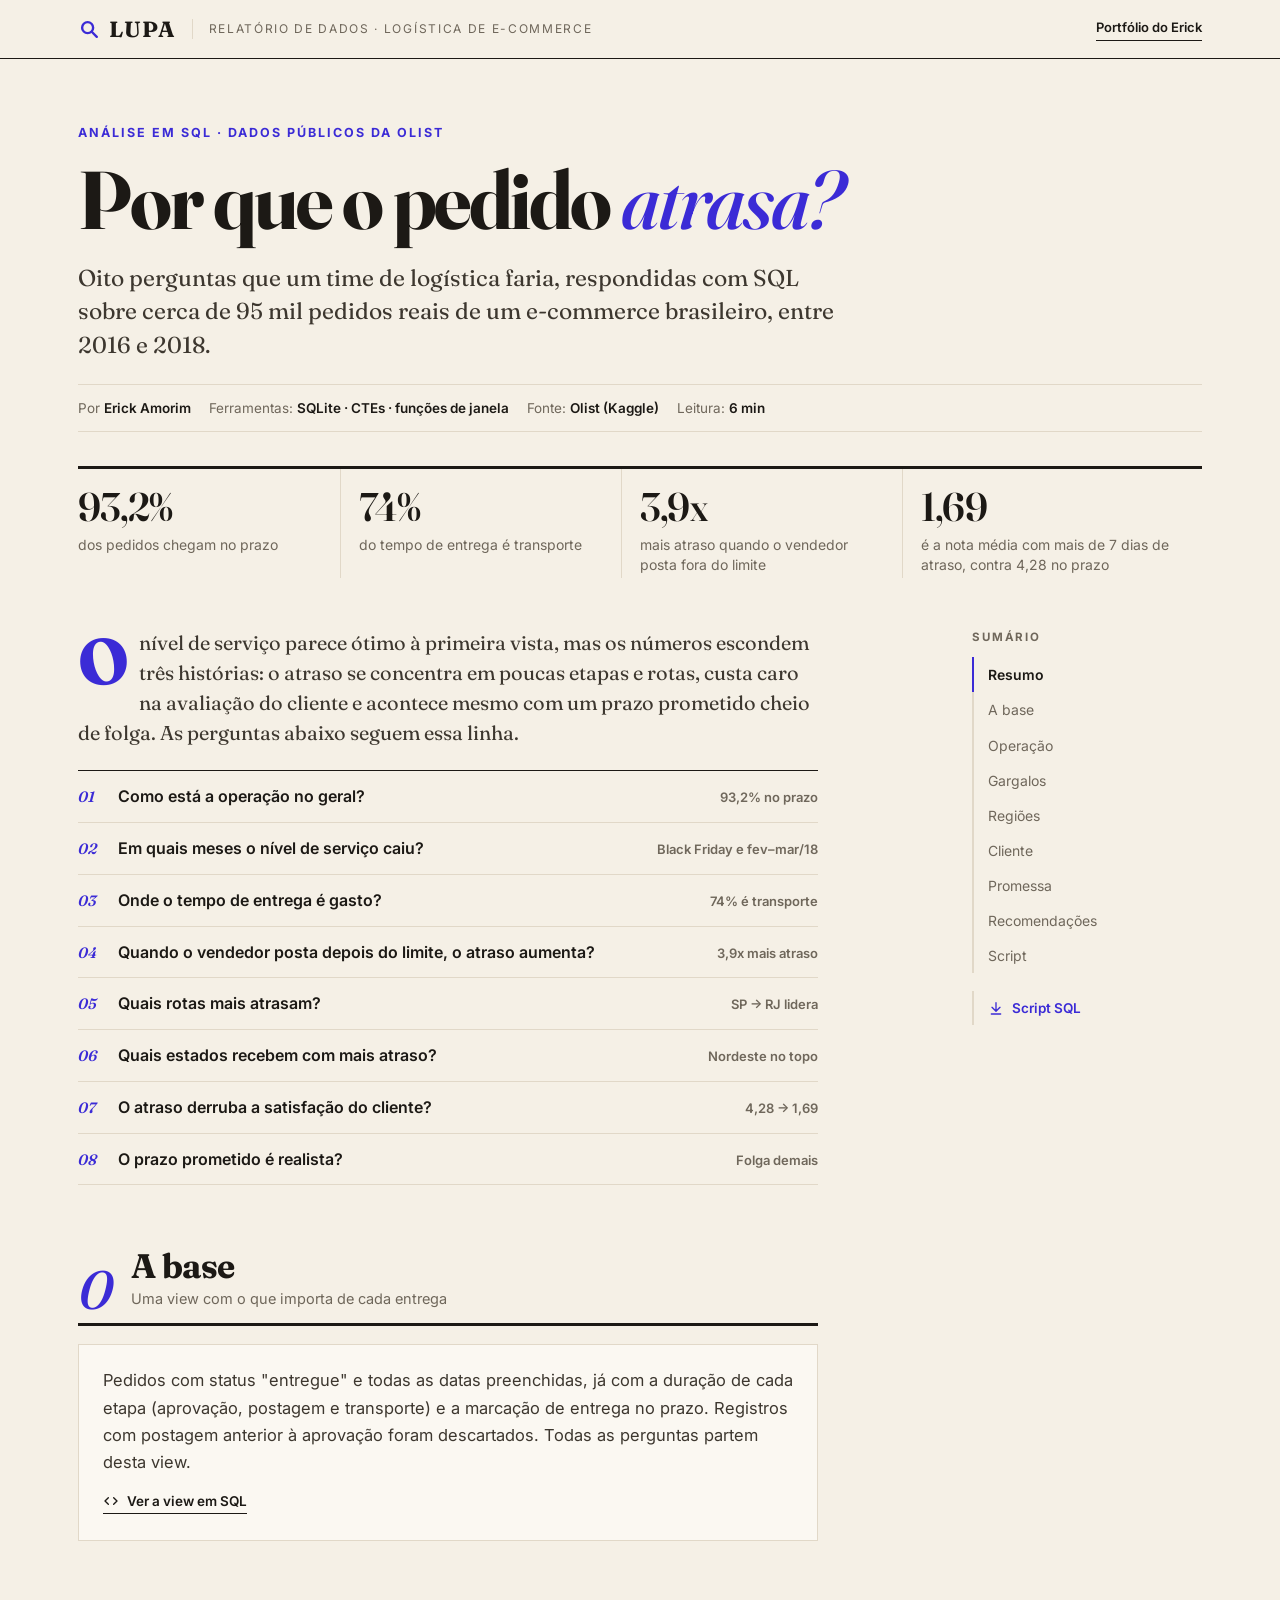
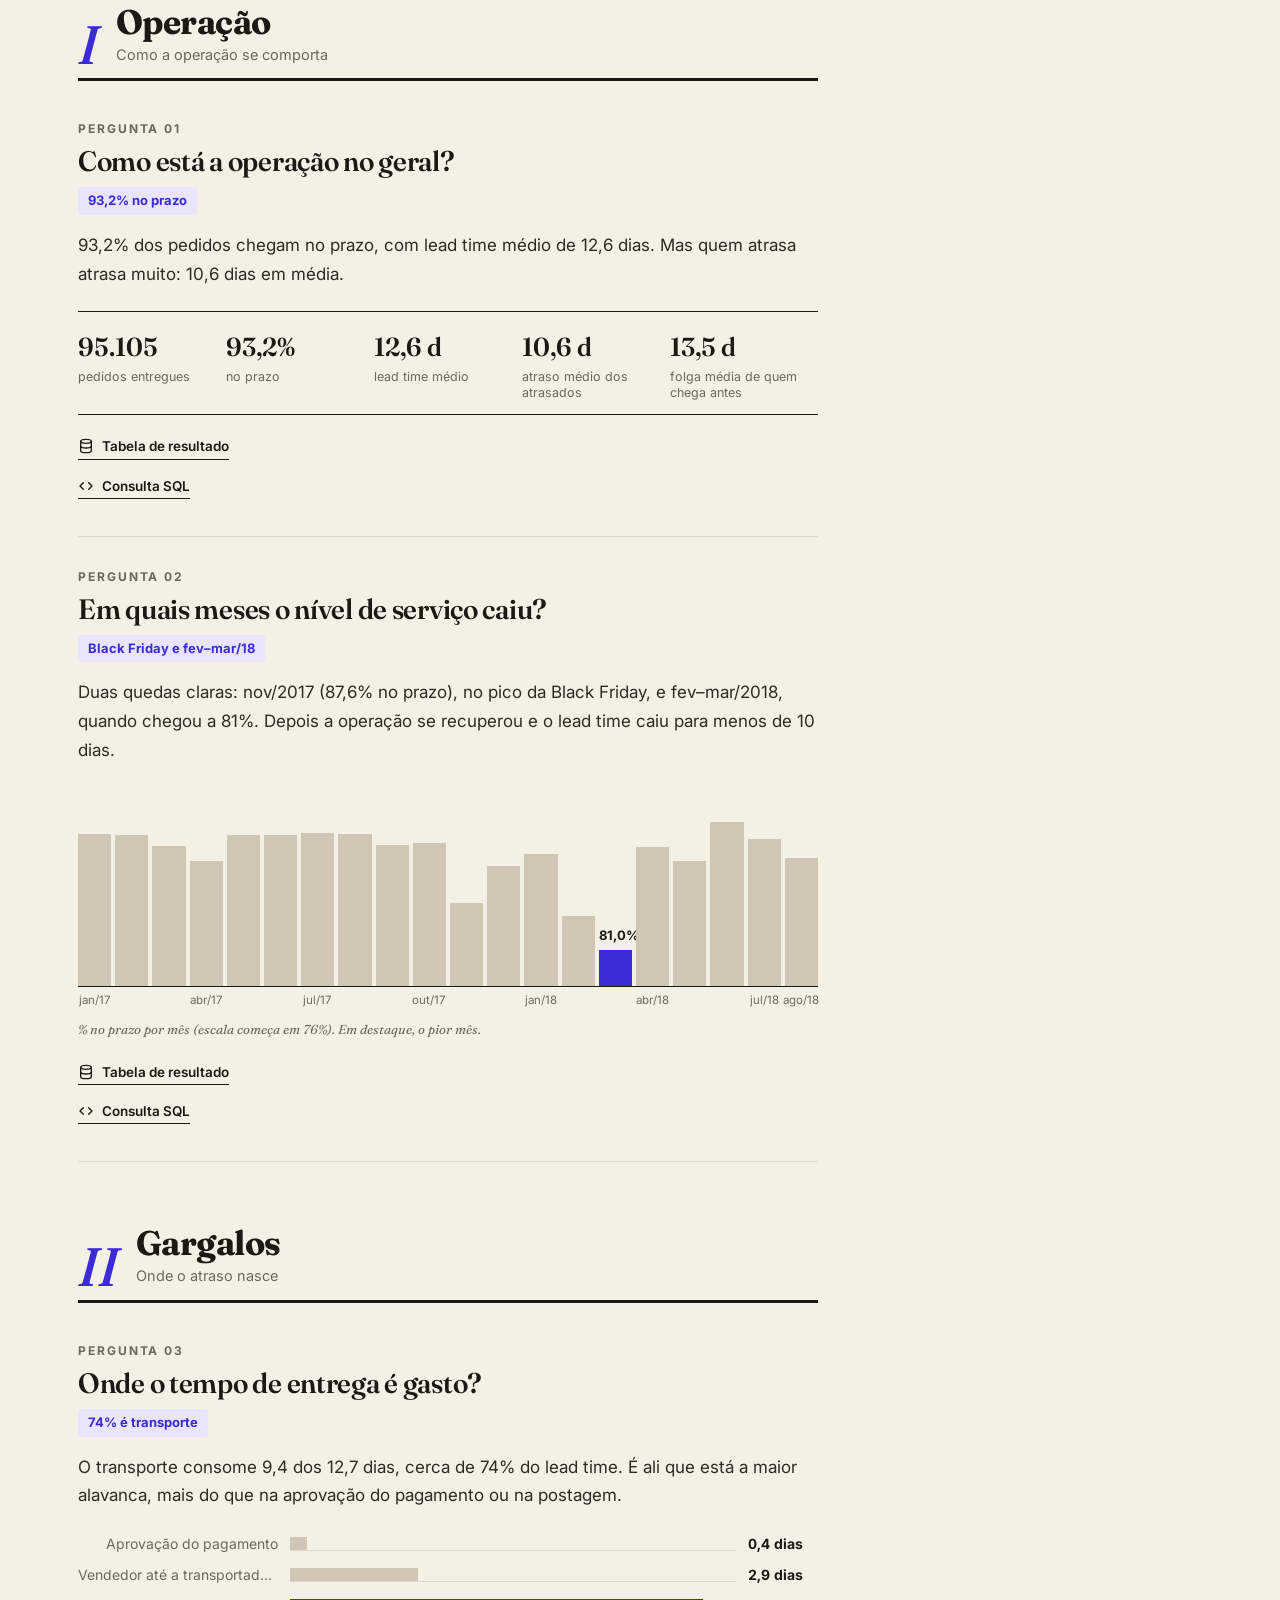
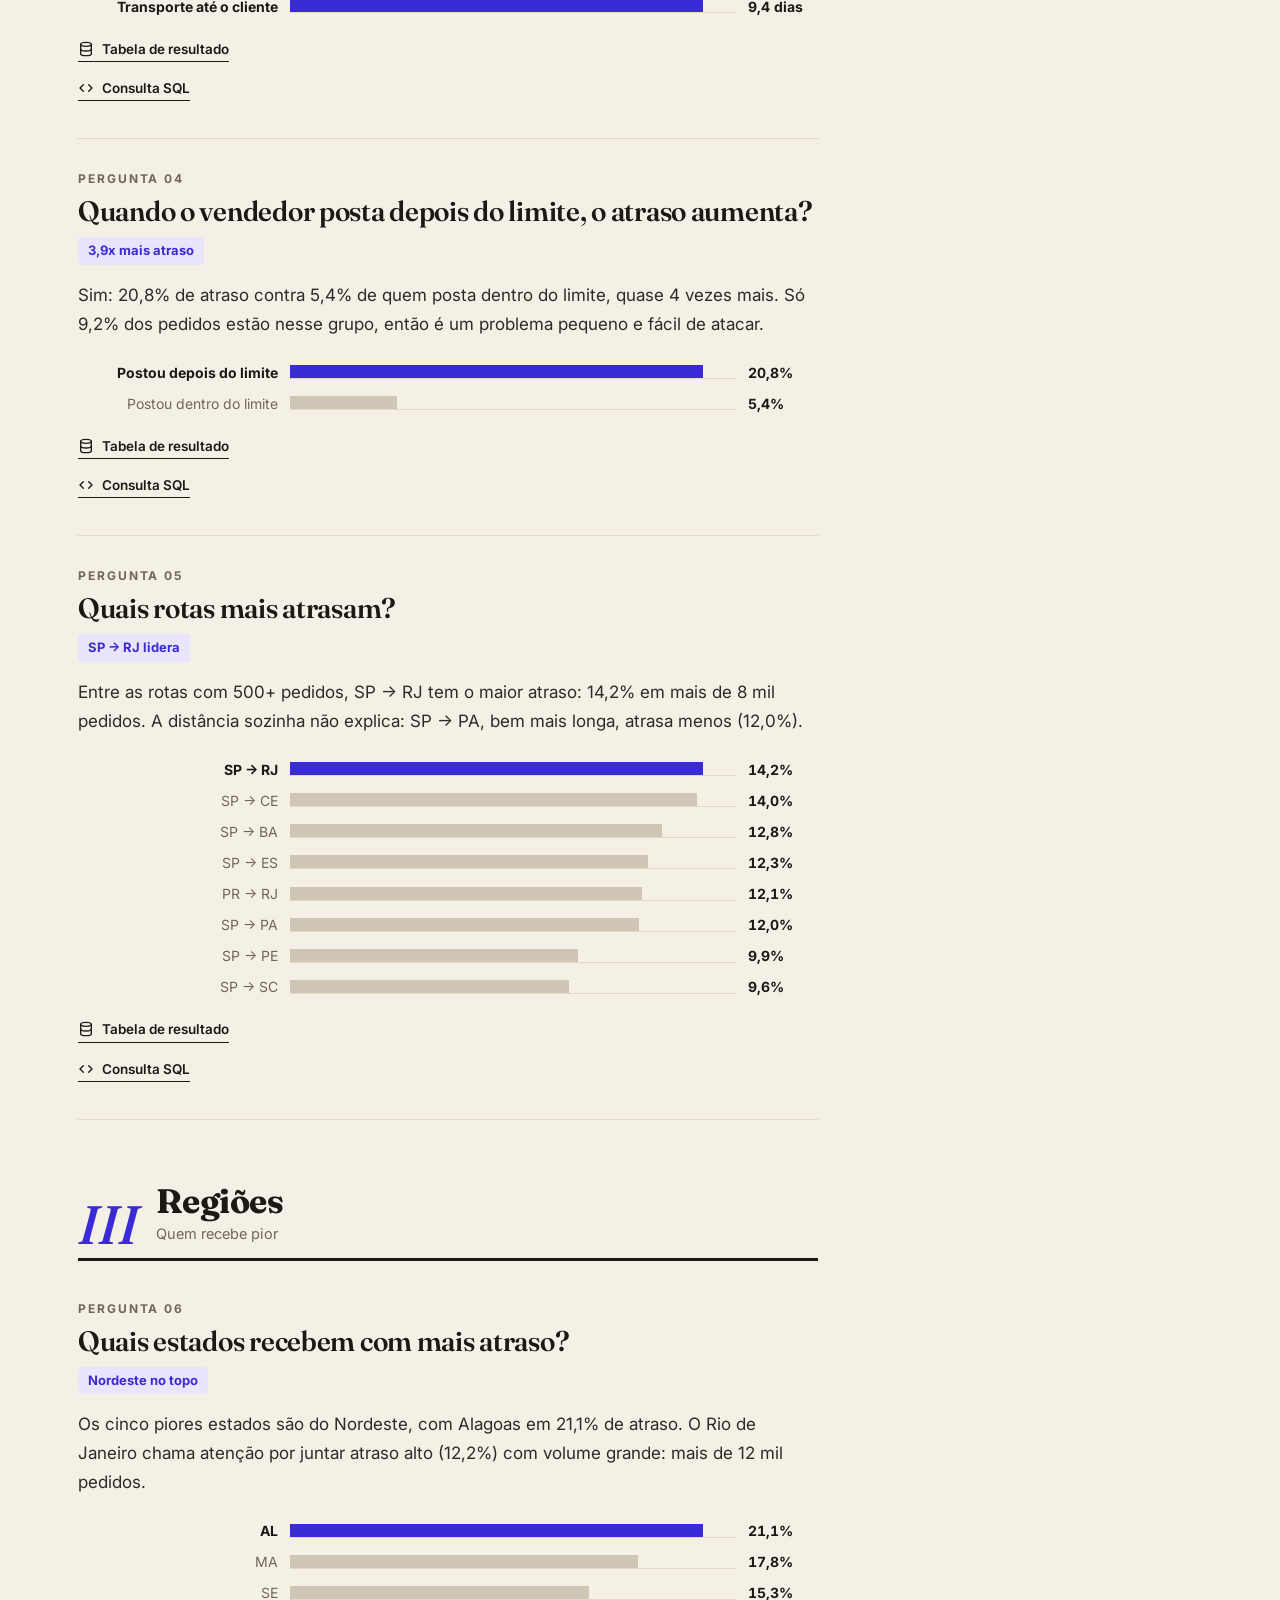
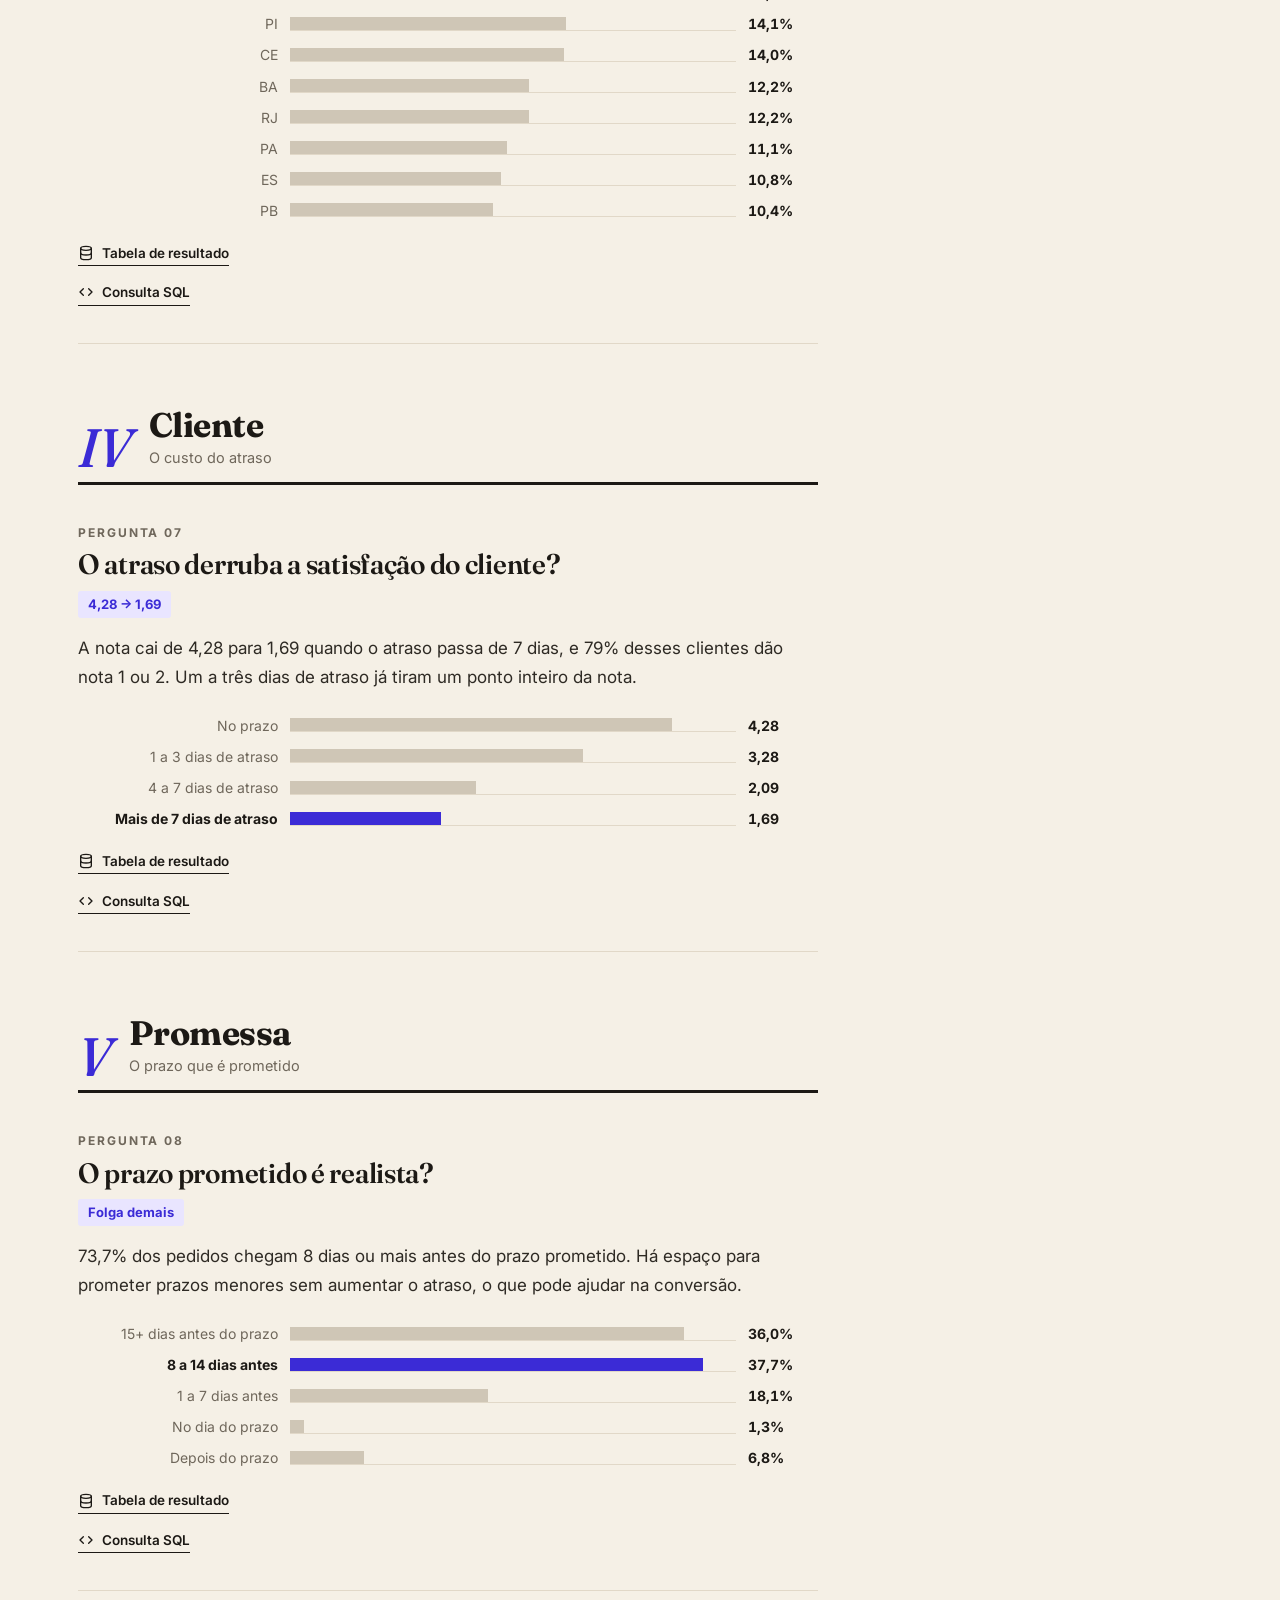
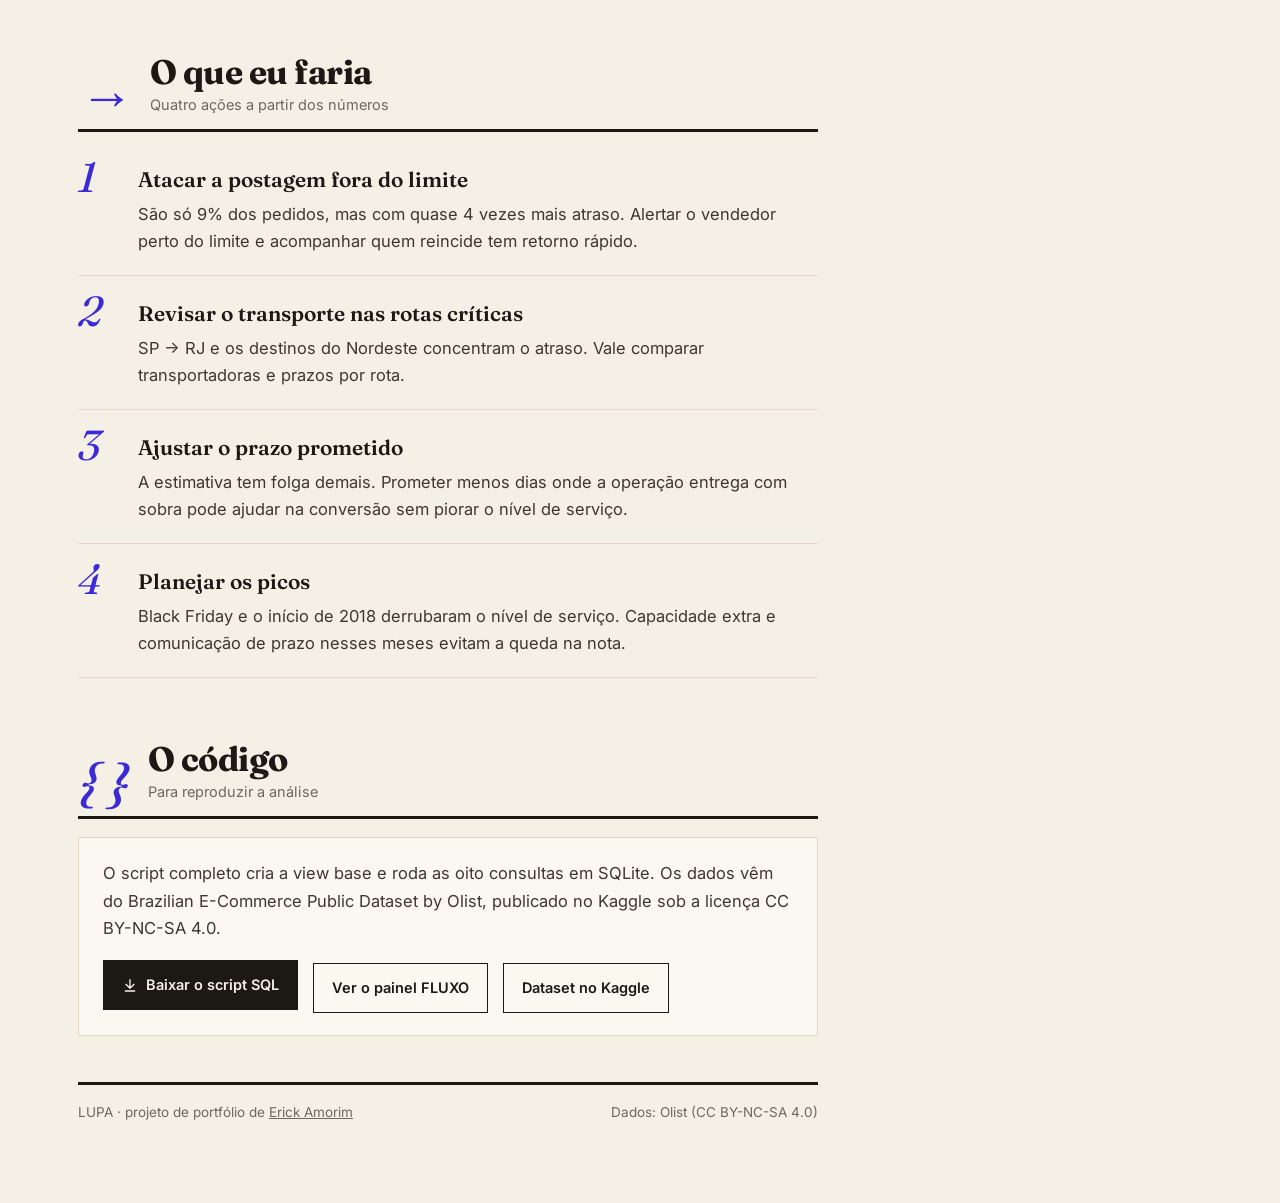
==== commit 985ccdce: "Atualiza FLUXO e LUPA com identidades próprias Co-Authored-By: Claude Opus 5.5 <noreply@anthropic.co" ====
--- a/analise-pedidos-sql/index.html
+++ b/analise-pedidos-sql/index.html
@@ -3,153 +3,159 @@
 <head>
 <meta charset="UTF-8">
 <meta name="viewport" content="width=device-width, initial-scale=1">
-<title>LUPA — Análise de Pedidos com SQL | Erick Amorim</title>
-<meta name="description" content="LUPA: oito perguntas de logística respondidas com SQL sobre 95 mil pedidos reais da Olist.">
-<meta name="theme-color" content="#08070d">
-<meta property="og:title" content="LUPA — Análise de Pedidos com SQL">
+<title>LUPA — Por que o pedido atrasa? | Análise de dados em SQL · Erick Amorim</title>
+<meta name="description" content="LUPA: relatório de dados com oito perguntas de logística respondidas em SQL sobre 95 mil pedidos reais da Olist.">
+<meta name="theme-color" content="#f5f0e6">
+<meta property="og:title" content="LUPA — Por que o pedido atrasa?">
 <meta property="og:description" content="Oito perguntas de logística respondidas com SQL sobre 95 mil pedidos reais da Olist.">
 <link rel="preconnect" href="https://fonts.googleapis.com">
 <link rel="preconnect" href="https://fonts.gstatic.com" crossorigin>
-<link href="https://fonts.googleapis.com/css2?family=Unbounded:wght@600;700;800&family=Manrope:wght@400;500;600;700;800&family=JetBrains+Mono:wght@400;500&display=swap" rel="stylesheet">
+<link href="https://fonts.googleapis.com/css2?family=Fraunces:ital,opsz,wght@0,9..144,400;0,9..144,600;0,9..144,700;1,9..144,500&family=Inter:wght@400;500;600;700&family=JetBrains+Mono:wght@400;500&display=swap" rel="stylesheet">
 <style>
-:root{--bg:#08070d;--s1:#100e17;--s2:#17141f;--line:#241f30;--tx:#f3f1f7;--mut:#9b96a8;--mut2:#6c6779;--acc:#b49bff;--accd:rgba(180,155,255,.12);--ink:#120a24}
+:root{--bg:#f5f0e6;--paper:#fbf8f2;--ink:#1c1915;--mut:#6f675b;--mut2:#9a9183;--line:#e1d8c8;--acc:#3b2bd6;--accl:#e9e5ff;--hl:#ffe36e;--bar:#cfc6b6}
 *{box-sizing:border-box;margin:0;padding:0}
-html{scroll-behavior:smooth;scroll-padding-top:24px}
+html{scroll-behavior:smooth;scroll-padding-top:80px}
 html,body{overflow-x:hidden}
-body{background:var(--bg);color:var(--tx);font-family:Manrope,system-ui,sans-serif;line-height:1.55;-webkit-font-smoothing:antialiased;background-image:radial-gradient(rgba(255,255,255,.035) 1px,transparent 1px);background-size:24px 24px}
-a{color:inherit;text-decoration:none}
-svg.i{width:19px;height:19px;stroke:currentColor;fill:none;stroke-width:2;stroke-linecap:round;stroke-linejoin:round;flex:none}
-.side{position:fixed;left:0;top:0;bottom:0;width:240px;background:#0b0a11;border-right:1px solid var(--line);padding:22px 16px;display:flex;flex-direction:column;z-index:30;overflow-y:auto}
-.brand{display:flex;align-items:center;gap:12px;padding:0 6px 22px}
-.lg{width:44px;height:44px;border-radius:14px;background:var(--acc);display:grid;place-items:center;color:var(--ink)}
-.lg svg{width:24px;height:24px;stroke:currentColor;fill:none;stroke-width:2.4;stroke-linecap:round}
-.brand b{display:block;font-family:Unbounded;font-size:18px;letter-spacing:.02em}
-.brand span{font-size:12px;color:var(--mut);font-weight:600}
-.nlab{font-size:11px;font-weight:800;letter-spacing:.16em;color:var(--mut2);padding:8px 10px}
-.nav a{display:flex;align-items:center;gap:12px;padding:10px 12px;border-radius:14px;font-weight:700;font-size:14.5px;color:#c9c4d4;margin-bottom:2px;transition:background .2s,color .2s}
-.nav a:hover{background:var(--s2);color:#fff}
-.nav a.on{background:var(--acc);color:var(--ink)}
-.sfoot{margin-top:auto;background:var(--s2);border:1px solid var(--line);border-radius:16px;padding:14px;font-size:12px;color:var(--mut)}
-.sfoot b{display:flex;align-items:center;gap:8px;color:var(--tx);font-size:13px;margin-bottom:4px}
-.sfoot b i{width:8px;height:8px;border-radius:50%;background:var(--acc);box-shadow:0 0 10px var(--acc)}
-.sfoot a{display:inline-flex;align-items:center;gap:6px;margin-top:10px;color:var(--acc);font-weight:800}
-main{margin-left:240px;padding:0 34px 90px}
-.wrap{max-width:980px;margin:0 auto}
-.hero{padding:44px 0 10px}
-.chip{display:inline-flex;align-items:center;gap:8px;background:var(--accd);color:var(--acc);font-size:12px;font-weight:800;letter-spacing:.12em;text-transform:uppercase;padding:7px 12px;border-radius:99px}
-.hero h1{font-family:Unbounded;font-size:clamp(30px,4.4vw,50px);font-weight:800;letter-spacing:-.03em;line-height:1.05;margin:16px 0 12px}
-.hero h1 span{color:var(--acc)}
-.hero p{color:var(--mut);font-size:16px;max-width:720px}
-.tags{display:flex;flex-wrap:wrap;gap:8px;margin-top:18px}
-.tags span{font-size:12.5px;font-weight:700;padding:6px 12px;border-radius:10px;border:1px solid #2f2840;color:#d5cfe2;font-family:"JetBrains Mono",monospace}
-.stats{display:grid;grid-template-columns:repeat(4,1fr);gap:12px;margin-top:26px}
-.stats div{background:var(--s1);border:1px solid var(--line);border-radius:22px;padding:18px}
-.stats b{display:block;font-family:Unbounded;font-size:24px;font-weight:700;letter-spacing:-.03em}
-.stats span{font-size:13px;color:var(--mut);font-weight:600}
-.stats div:first-child{background:linear-gradient(140deg,#d2c3ff,var(--acc));border-color:var(--acc);color:var(--ink)}
-.stats div:first-child span{color:rgba(18,10,36,.7)}
-.idx{display:grid;grid-template-columns:1fr 1fr;gap:10px;margin-top:22px}
-.idx a{display:flex;align-items:center;gap:12px;background:var(--s1);border:1px solid var(--line);border-radius:16px;padding:12px 14px;font-weight:700;font-size:14px;transition:border-color .2s,transform .2s}
-.idx a:hover{border-color:var(--acc);transform:translateY(-2px)}
-.idx a span{font-family:"JetBrains Mono",monospace;color:var(--acc);font-size:13px}
-.idx a em{margin-left:auto;font-style:normal;font-size:12px;color:var(--mut);font-weight:700;white-space:nowrap;padding-left:8px}
-section.blk{padding-top:56px}
-.bh{display:flex;align-items:center;gap:14px;margin-bottom:18px}
-.bic{width:44px;height:44px;border-radius:14px;background:var(--accd);color:var(--acc);display:grid;place-items:center}
-.bh h2{font-family:Unbounded;font-size:24px;font-weight:700;letter-spacing:-.02em}
-.bh p{color:var(--mut);font-size:14px}
-.q{background:var(--s1);border:1px solid var(--line);border-radius:26px;padding:26px;margin-bottom:16px;scroll-margin-top:24px}
-.qh{display:flex;gap:16px;align-items:flex-start}
-.qn{font-family:Unbounded;font-size:15px;font-weight:700;color:var(--ink);background:var(--acc);border-radius:12px;padding:7px 10px;line-height:1}
-.q h3{font-size:21px;font-weight:800;letter-spacing:-.02em;line-height:1.25}
-.ans{display:inline-block;margin-top:6px;font-size:12px;font-weight:800;letter-spacing:.08em;text-transform:uppercase;color:var(--acc)}
-.ins{color:#ddd8e8;margin:16px 0 18px;font-size:15.5px;padding:14px 16px;background:var(--accd);border-radius:16px;border:1px solid rgba(180,155,255,.22)}
-.bars{display:grid;gap:9px}
-.br{display:grid;grid-template-columns:190px 1fr 74px;gap:12px;align-items:center;font-size:13.5px}
-.bl{color:var(--mut);font-weight:600;text-align:right;overflow:hidden;text-overflow:ellipsis;white-space:nowrap}
-.bt{height:16px;background:#1b1724;border-radius:5px;overflow:hidden}
-.bt i{display:block;height:100%;background:#4a4260;border-radius:5px}
+body{background:var(--bg);color:var(--ink);font-family:Inter,system-ui,sans-serif;line-height:1.65;-webkit-font-smoothing:antialiased;font-size:16.5px}
+a{color:inherit}
+svg.i{width:16px;height:16px;stroke:currentColor;fill:none;stroke-width:2;stroke-linecap:round;stroke-linejoin:round;flex:none}
+.serif{font-family:Fraunces,Georgia,serif}
+mark{background:linear-gradient(transparent 52%,var(--hl) 52%);color:inherit;padding:0 2px}
+.prog{position:fixed;top:0;left:0;height:3px;background:var(--acc);width:0;z-index:50}
+
+/* masthead */
+.mast{border-bottom:1px solid var(--ink);background:var(--bg);position:sticky;top:0;z-index:40}
+.mast .in{max-width:1180px;margin:0 auto;padding:0 28px;height:58px;display:flex;align-items:center;gap:16px}
+.mlogo{display:flex;align-items:center;gap:9px;font-family:Fraunces;font-weight:700;font-size:22px;letter-spacing:.04em;text-decoration:none}
+.mlogo svg{width:22px;height:22px;stroke:var(--acc);stroke-width:2.6;fill:none;stroke-linecap:round}
+.mkick{font-size:12px;letter-spacing:.14em;text-transform:uppercase;color:var(--mut);border-left:1px solid var(--line);padding-left:16px}
+.mport{margin-left:auto;font-size:13px;font-weight:600;text-decoration:none;border-bottom:1px solid var(--ink);padding-bottom:1px}
+.mport:hover{color:var(--acc);border-color:var(--acc)}
+
+/* hero */
+.hero{max-width:1180px;margin:0 auto;padding:64px 28px 20px}
+.kick{font-size:12.5px;letter-spacing:.16em;text-transform:uppercase;color:var(--acc);font-weight:700}
+.hero h1{font-family:Fraunces;font-weight:700;font-size:clamp(40px,6.4vw,84px);line-height:.98;letter-spacing:-.025em;margin:16px 0 22px;max-width:980px;font-variation-settings:"opsz" 144}
+.hero h1 em{font-style:italic;font-weight:500;color:var(--acc)}
+.deck{font-family:Fraunces;font-size:clamp(19px,2vw,23px);line-height:1.45;color:#3d372f;max-width:760px;font-variation-settings:"opsz" 24}
+.by{display:flex;flex-wrap:wrap;gap:6px 18px;margin-top:22px;font-size:13.5px;color:var(--mut);border-top:1px solid var(--line);border-bottom:1px solid var(--line);padding:12px 0}
+.by b{color:var(--ink);font-weight:600}
+.facts{display:grid;grid-template-columns:repeat(4,1fr);margin-top:34px;border-top:3px solid var(--ink)}
+.facts div{padding:18px 18px 4px 0;border-right:1px solid var(--line);margin-right:18px}
+.facts div:last-child{border-right:0;margin-right:0}
+.facts b{display:block;font-family:Fraunces;font-weight:600;font-size:40px;line-height:1;letter-spacing:-.02em;font-variation-settings:"opsz" 144}
+.facts span{display:block;font-size:14px;color:var(--mut);margin-top:8px;line-height:1.4}
+
+/* layout */
+.lay{max-width:1180px;margin:0 auto;padding:30px 28px 80px;display:grid;grid-template-columns:minmax(0,1fr) 230px;gap:70px}
+.toc{position:sticky;top:90px;align-self:start;font-size:14px}
+.toc h4{font-size:11.5px;letter-spacing:.16em;text-transform:uppercase;color:var(--mut);margin-bottom:10px}
+.toc a{display:block;text-decoration:none;color:var(--mut);padding:6px 0 6px 14px;border-left:2px solid var(--line);transition:color .2s,border-color .2s}
+.toc a:hover{color:var(--ink)}
+.toc a.on{color:var(--ink);border-left-color:var(--acc);font-weight:600}
+.toc .dl{display:inline-flex;align-items:center;gap:8px;margin-top:18px;font-weight:600;color:var(--acc);text-decoration:none;font-size:13.5px}
+.col{max-width:740px}
+.idx{list-style:none;counter-reset:q;border-top:1px solid var(--ink)}
+.idx a{display:flex;gap:16px;align-items:baseline;padding:12px 0;border-bottom:1px solid var(--line);text-decoration:none}
+.idx a:hover h5{color:var(--acc)}
+.idx span{font-family:Fraunces;font-style:italic;color:var(--acc);font-size:15px;min-width:24px}
+.idx a{font-size:16px;font-weight:600;transition:color .2s}.idx a:hover{color:var(--acc)}
+.idx em{margin-left:auto;font-style:normal;font-size:13px;color:var(--mut);white-space:nowrap;padding-left:12px}
+.lead{font-family:Fraunces;font-size:20px;line-height:1.5;color:#3d372f;margin-bottom:22px;font-variation-settings:"opsz" 24}
+.lead:first-letter{float:left;font-size:64px;line-height:.85;font-weight:700;padding:6px 10px 0 0;color:var(--acc)}
+
+section.blk{padding-top:64px}
+.chap{display:flex;gap:18px;align-items:flex-end;border-bottom:3px solid var(--ink);padding-bottom:12px;margin-bottom:8px}
+.rn{font-family:Fraunces;font-style:italic;font-size:54px;line-height:.8;color:var(--acc);font-weight:500}
+.chap h2{font-family:Fraunces;font-size:34px;font-weight:700;letter-spacing:-.015em;line-height:1}
+.chap p{color:var(--mut);font-size:14.5px;margin-top:4px}
+
+.q{padding:30px 0 34px;border-bottom:1px solid var(--line)}
+.qh{display:block}
+.qn{display:block;font-size:12px;letter-spacing:.16em;text-transform:uppercase;color:var(--mut);font-weight:700;margin-bottom:6px}
+.qn:before{content:"Pergunta "}
+.q h3{font-family:Fraunces;font-size:28px;font-weight:600;line-height:1.15;letter-spacing:-.01em;font-variation-settings:"opsz" 72}
+.ans{display:inline-block;margin-top:10px;font-size:13px;font-weight:700;color:var(--acc);background:var(--accl);padding:3px 10px;border-radius:3px}
+.ins{margin:16px 0 22px;font-size:17px;line-height:1.7;color:#2e2a24}
+.bars{display:grid;gap:8px;margin:6px 0 8px}
+.br{display:grid;grid-template-columns:200px 1fr 70px;gap:12px;align-items:center;font-size:14px}
+.bl{color:var(--mut);text-align:right;overflow:hidden;text-overflow:ellipsis;white-space:nowrap}
+.bt{height:14px;background:transparent;border-bottom:1px solid var(--line)}
+.bt i{display:block;height:100%;background:var(--bar)}
 .br.hi .bt i{background:var(--acc)}
-.br.hi .bl{color:var(--tx);font-weight:800}
-.bv{font-weight:800}
-.cols{display:flex;align-items:flex-end;gap:5px;height:190px;padding-top:24px}
-.col{flex:1;display:flex;flex-direction:column;justify-content:flex-end;height:100%;position:relative;min-width:0}
-.col i{display:block;background:#4a4260;border-radius:4px 4px 0 0}
-.col.hi i{background:var(--acc)}
-.col em{position:absolute;bottom:-22px;left:50%;transform:translateX(-50%);font-style:normal;font-size:11px;color:var(--mut2);font-weight:600;white-space:nowrap}
-.col .cv{display:block;text-align:center;font-size:12px;font-weight:800;white-space:nowrap;margin-bottom:4px;min-height:0}
-.cap{font-size:12.5px;color:var(--mut2);margin-top:30px}
-.kp{display:grid;grid-template-columns:repeat(5,1fr);gap:10px}
-.kp div{background:var(--s2);border:1px solid var(--line);border-radius:16px;padding:14px}
-.kp b{display:block;font-family:Unbounded;font-size:19px;font-weight:700}
-.kp span{font-size:12px;color:var(--mut);font-weight:600}
-.tg{margin-top:18px;display:grid;gap:8px}
-details summary{cursor:pointer;display:inline-flex;align-items:center;gap:8px;font-size:14px;font-weight:800;color:var(--acc);list-style:none}
+.br.hi .bl{color:var(--ink);font-weight:700}
+.bv{font-weight:700;font-variant-numeric:tabular-nums}
+.cols{display:flex;align-items:flex-end;gap:4px;height:200px;padding-top:26px;border-bottom:1px solid var(--ink)}
+.cols .col{flex:1;display:flex;flex-direction:column;justify-content:flex-end;height:100%;position:relative;min-width:0;max-width:none}
+.cols .col i{display:block;background:var(--bar)}
+.cols .col.hi i{background:var(--acc)}
+.cols .col em{position:absolute;bottom:-24px;left:50%;transform:translateX(-50%);font-style:normal;font-size:11.5px;color:var(--mut);white-space:nowrap}
+.cols .col .cv{display:block;text-align:center;font-size:13px;font-weight:700;margin-bottom:4px;white-space:nowrap}
+.cap{font-size:13px;color:var(--mut);margin-top:32px;font-style:italic;font-family:Fraunces}
+.kp{display:grid;grid-template-columns:repeat(5,1fr);border-top:1px solid var(--ink);border-bottom:1px solid var(--ink)}
+.kp div{padding:14px 12px 12px 0}
+.kp b{display:block;font-family:Fraunces;font-size:26px;font-weight:600;font-variation-settings:"opsz" 72}
+.kp span{font-size:12.5px;color:var(--mut);line-height:1.35;display:block}
+.tg{margin-top:20px;display:flex;flex-wrap:wrap;gap:8px 22px}
+.tg details{flex-basis:100%}
+.tg details:first-child{flex-basis:auto}
+details summary{cursor:pointer;display:inline-flex;align-items:center;gap:8px;font-size:13.5px;font-weight:600;list-style:none;border-bottom:1px solid var(--ink);padding-bottom:1px}
+details summary:hover{color:var(--acc);border-color:var(--acc)}
 details summary::-webkit-details-marker{display:none}
-details summary svg{width:16px;height:16px}
-.tw{overflow-x:auto;margin-top:10px}
-table{width:100%;border-collapse:collapse;font-size:13.5px}
+.tg{display:grid;gap:12px}
+.tw{overflow-x:auto;margin-top:12px}
+table{width:100%;border-collapse:collapse;font-size:14px;font-variant-numeric:tabular-nums}
 th,td{text-align:right;padding:8px 10px;border-bottom:1px solid var(--line);white-space:nowrap}
 th:first-child,td:first-child{text-align:left}
-th{color:var(--mut);font-weight:700;font-size:12.5px}
-pre{margin-top:10px;background:#07060b;border:1px solid var(--line);border-radius:16px;padding:16px;overflow-x:auto;font:13px/1.65 "JetBrains Mono",monospace;color:#dcd7e6}
-pre b{color:var(--acc);font-weight:500} pre i.cm{color:#5f5a6e;font-style:normal} pre i.st{color:#7ee0b5;font-style:normal}
-.card{background:var(--s1);border:1px solid var(--line);border-radius:26px;padding:26px}
-.card p{color:var(--mut);font-size:15px}
-.rec{display:grid;grid-template-columns:1fr 1fr;gap:14px}
-.rc{background:var(--s1);border:1px solid var(--line);border-radius:22px;padding:22px}
-.rc .n{font-family:Unbounded;font-size:13px;color:var(--acc)}
-.rc b{display:block;font-size:17px;margin:8px 0 6px}
-.rc p{color:var(--mut);font-size:14.5px}
-.btn{display:inline-flex;align-items:center;gap:8px;font-weight:800;font-size:14px;padding:12px 18px;border-radius:14px;margin:16px 8px 0 0}
-.btn.pri{background:var(--acc);color:var(--ink)}
-.btn.out{border:1px solid #352d48}
-.btn.out:hover{border-color:var(--acc);color:var(--acc)}
-footer{margin-top:50px;padding-top:22px;border-top:1px solid var(--line);color:var(--mut2);font-size:13px;display:flex;justify-content:space-between;flex-wrap:wrap;gap:10px}
-footer a{color:var(--mut)}
-.mbrand{display:none;align-items:center;gap:10px;padding:18px 0 0}
-.mbrand .lg{width:38px;height:38px;border-radius:12px}
-.mbrand b{font-family:Unbounded;font-size:16px}
-.mnav{display:none}
-@media (max-width:900px){.stats{grid-template-columns:1fr 1fr}.kp{grid-template-columns:repeat(2,1fr)}.idx,.rec{grid-template-columns:1fr}.br{grid-template-columns:120px 1fr 64px}}
-@media (max-width:860px){
-  .side{display:none} main{margin-left:0;padding:0 18px 110px} .mbrand{display:flex}
-  .mnav{display:flex;position:fixed;left:50%;bottom:14px;transform:translateX(-50%);z-index:40;background:rgba(23,20,31,.94);backdrop-filter:blur(14px);-webkit-backdrop-filter:blur(14px);border:1px solid var(--line);border-radius:99px;padding:6px;gap:2px;box-shadow:0 18px 40px rgba(0,0,0,.5)}
-  .mnav a{display:grid;place-items:center;width:44px;height:44px;border-radius:99px;color:var(--mut)}
-  .mnav a.on{background:var(--acc);color:var(--ink)}
-  .q{padding:20px}.q h3{font-size:18px}
-}
+thead th{border-bottom:2px solid var(--ink);font-size:12px;letter-spacing:.06em;text-transform:uppercase;color:var(--mut)}
+pre{margin-top:12px;background:#1d1a24;border-radius:6px;padding:18px;overflow-x:auto;font:13px/1.65 "JetBrains Mono",monospace;color:#e8e4f0}
+pre b{color:#b9a9ff;font-weight:500} pre i.cm{color:#7d7590;font-style:normal} pre i.st{color:#ffd76e;font-style:normal}
+.box{background:var(--paper);border:1px solid var(--line);padding:22px 24px;margin-top:18px}
+.box p{color:#3d372f}
+.recs{list-style:none;counter-reset:r;margin-top:10px}
+.recs li{counter-increment:r;padding:20px 0 20px 60px;border-bottom:1px solid var(--line);position:relative}
+.recs li:before{content:counter(r);position:absolute;left:0;top:14px;font-family:Fraunces;font-size:42px;font-style:italic;color:var(--acc);line-height:1}
+.recs b{display:block;font-family:Fraunces;font-size:21px;font-weight:600;margin-bottom:4px}
+.recs p{color:#3d372f}
+.btn{display:inline-flex;align-items:center;gap:8px;font-weight:600;font-size:14.5px;padding:12px 18px;margin:18px 10px 0 0;text-decoration:none;border:1px solid var(--ink)}
+.btn.pri{background:var(--ink);color:var(--bg)}
+.btn:hover{border-color:var(--acc)}
+.btn.pri:hover{background:var(--acc)}
+.colophon{margin-top:46px;border-top:3px solid var(--ink);padding-top:16px;font-size:13.5px;color:var(--mut);display:flex;justify-content:space-between;flex-wrap:wrap;gap:10px}
+@media (max-width:1000px){.lay{grid-template-columns:1fr}.toc{display:none}.facts{grid-template-columns:1fr 1fr}.facts div:nth-child(2){border-right:0;margin-right:0}}
+@media (max-width:640px){.mkick{display:none}.hero{padding-top:40px}.facts b{font-size:30px}.br{grid-template-columns:110px 1fr 58px;font-size:13px}.kp{grid-template-columns:1fr 1fr}.q h3{font-size:23px}.idx em{display:none}.lead:first-letter{font-size:52px}}
 </style>
 </head>
 <body>
-<aside class="side">
-  <div class="brand"><div class="lg"><svg viewBox="0 0 24 24"><circle cx="10.5" cy="10.5" r="6"/><path d="M15 15l5.5 5.5"/></svg></div><div><b>LUPA</b><span>Análise de Pedidos · SQL</span></div></div>
-  <div class="nlab">ANÁLISE</div>
-  <nav class="nav"><a href="#resumo" class="on"><svg class="i" viewBox="0 0 24 24"><rect x="3" y="3" width="7" height="7" rx="2"/><rect x="14" y="3" width="7" height="7" rx="2"/><rect x="3" y="14" width="7" height="7" rx="2"/><rect x="14" y="14" width="7" height="7" rx="2"/></svg>Resumo</a><a href="#base"><svg class="i" viewBox="0 0 24 24"><ellipse cx="12" cy="5" rx="8" ry="3"/><path d="M4 5v14c0 1.7 3.6 3 8 3s8-1.3 8-3V5"/><path d="M4 12c0 1.7 3.6 3 8 3s8-1.3 8-3"/></svg>A base</a><a href="#op"><svg class="i" viewBox="0 0 24 24"><path d="M3 12h4l3-8 4 16 3-8h4"/></svg>Operação</a><a href="#gar"><svg class="i" viewBox="0 0 24 24"><path d="M4 18h5v-5h5V8h6"/></svg>Gargalos</a><a href="#reg"><svg class="i" viewBox="0 0 24 24"><path d="M12 21s7-6.2 7-11.5A7 7 0 0 0 5 9.5C5 14.8 12 21 12 21z"/><circle cx="12" cy="9.5" r="2.5"/></svg>Regiões</a><a href="#cli"><svg class="i" viewBox="0 0 24 24"><path d="M12 3l2.7 5.6 6.1.9-4.4 4.3 1 6.1L12 17l-5.4 2.9 1-6.1L3.2 9.5l6.1-.9z"/></svg>Cliente</a><a href="#pro"><svg class="i" viewBox="0 0 24 24"><circle cx="12" cy="12" r="9"/><path d="M12 7v5l3 2"/></svg>Promessa</a><a href="#recomendacoes"><svg class="i" viewBox="0 0 24 24"><path d="M9 18h6M10 21h4M12 3a6 6 0 0 0-4 10.5c.7.7 1 1.5 1 2.5h6c0-1 .3-1.8 1-2.5A6 6 0 0 0 12 3z"/></svg>Recomendações</a><a href="#script"><svg class="i" viewBox="0 0 24 24"><path d="M8 7l-5 5 5 5M16 7l5 5-5 5"/></svg>Script</a></nav>
-  <div class="sfoot"><b><i></i>Dados públicos</b>Olist · 95.105 pedidos entregues · 2016 a 2018<br><a href="https://erickkamorim.github.io/"><svg class="i" viewBox="0 0 24 24" style="width:15px;height:15px"><path d="M15 6l-6 6 6 6"/></svg>Portfólio do Erick</a></div>
-</aside>
-
-<main><div class="wrap">
-  <div class="mbrand"><div class="lg"><svg viewBox="0 0 24 24"><circle cx="10.5" cy="10.5" r="6"/><path d="M15 15l5.5 5.5"/></svg></div><b>LUPA</b></div>
-
-  <section class="hero" id="resumo">
-    <span class="chip">Projeto · SQL</span>
-    <h1>Oito perguntas de logística, <span>respondidas com SQL</span>.</h1>
-    <p>Análise de cerca de 95 mil pedidos reais de um e-commerce brasileiro (Olist, 2016–2018). Cada pergunta traz a resposta em uma frase, o gráfico, a tabela e a consulta usada.</p>
-    <div class="tags"><span>SQLite</span><span>CTE</span><span>RANK() OVER</span><span>SUM() OVER</span><span>CASE</span><span>JULIANDAY</span><span>7 tabelas</span></div>
-    <div class="stats">
-      <div><b>93,2%</b><span>entregues no prazo</span></div>
-      <div><b>74%</b><span>do lead time é transporte</span></div>
-      <div><b>3,9x</b><span>mais atraso com postagem fora do limite</span></div>
-      <div><b>4,28 → 1,69</b><span>nota: no prazo vs. 7+ dias de atraso</span></div>
-    </div>
-    <div class="idx"><a href="#q1"><span>01</span>Como está a operação no geral?<em>93,2% no prazo</em></a><a href="#q2"><span>02</span>Em quais meses o nível de serviço caiu?<em>Black Friday e fev–mar/18</em></a><a href="#q3"><span>03</span>Onde o tempo de entrega é gasto?<em>74% é transporte</em></a><a href="#q5"><span>04</span>Quando o vendedor posta depois do limite, o atraso aumenta?<em>3,9x mais atraso</em></a><a href="#q7"><span>05</span>Quais rotas mais atrasam?<em>SP → RJ lidera</em></a><a href="#q4"><span>06</span>Quais estados recebem com mais atraso?<em>Nordeste no topo</em></a><a href="#q6"><span>07</span>O atraso derruba a satisfação do cliente?<em>4,28 → 1,69</em></a><a href="#q8"><span>08</span>O prazo prometido é realista?<em>Folga demais</em></a></div>
-  </section>
-
-  <section class="blk" id="base">
-    <div class="bh"><div class="bic"><svg class="i" viewBox="0 0 24 24"><ellipse cx="12" cy="5" rx="8" ry="3"/><path d="M4 5v14c0 1.7 3.6 3 8 3s8-1.3 8-3V5"/><path d="M4 12c0 1.7 3.6 3 8 3s8-1.3 8-3"/></svg></div><div><h2>A base</h2><p>Uma view com o que importa de cada entrega</p></div></div>
-    <div class="card"><p>Pedidos com status "entregue" e todas as datas preenchidas, já com a duração de cada etapa (aprovação, postagem e transporte) e a marcação de entrega no prazo. Registros com postagem anterior à aprovação foram descartados. Todas as perguntas partem desta view.</p>
-      <details style="margin-top:14px"><summary><svg class="i" viewBox="0 0 24 24"><path d="M8 7l-5 5 5 5M16 7l5 5-5 5"/></svg>Ver a view em SQL</summary><pre><code><b>CREATE VIEW</b> vw_entregas <b>AS</b>
+<div class="prog" id="prog"></div>
+<header class="mast"><div class="in">
+  <a class="mlogo" href="#resumo"><svg viewBox="0 0 24 24"><circle cx="10.5" cy="10.5" r="6"/><path d="M15 15l5.5 5.5"/></svg>LUPA</a>
+  <span class="mkick">Relatório de dados · Logística de e-commerce</span>
+  <a class="mport" href="https://erickkamorim.github.io/">Portfólio do Erick</a>
+</div></header>
+
+<header class="hero" id="resumo">
+  <div class="kick">Análise em SQL · Dados públicos da Olist</div>
+  <h1>Por que o pedido <em>atrasa?</em></h1>
+  <p class="deck">Oito perguntas que um time de logística faria, respondidas com SQL sobre cerca de 95 mil pedidos reais de um e-commerce brasileiro, entre 2016 e 2018.</p>
+  <div class="by"><span>Por <b>Erick Amorim</b></span><span>Ferramentas: <b>SQLite · CTEs · funções de janela</b></span><span>Fonte: <b>Olist (Kaggle)</b></span><span>Leitura: <b>6 min</b></span></div>
+  <div class="facts">
+    <div><b>93,2%</b><span>dos pedidos chegam no prazo</span></div>
+    <div><b>74%</b><span>do tempo de entrega é transporte</span></div>
+    <div><b>3,9x</b><span>mais atraso quando o vendedor posta fora do limite</span></div>
+    <div><b>1,69</b><span>é a nota média com mais de 7 dias de atraso, contra 4,28 no prazo</span></div>
+  </div>
+</header>
+
+<div class="lay">
+  <article class="col">
+    <p class="lead">O nível de serviço parece ótimo à primeira vista, mas os números escondem três histórias: o atraso se concentra em poucas etapas e rotas, custa caro na avaliação do cliente e acontece mesmo com um prazo prometido cheio de folga. As perguntas abaixo seguem essa linha.</p>
+    <nav class="idx" aria-label="Perguntas"><a href="#q1"><span>01</span>Como está a operação no geral?<em>93,2% no prazo</em></a><a href="#q2"><span>02</span>Em quais meses o nível de serviço caiu?<em>Black Friday e fev–mar/18</em></a><a href="#q3"><span>03</span>Onde o tempo de entrega é gasto?<em>74% é transporte</em></a><a href="#q5"><span>04</span>Quando o vendedor posta depois do limite, o atraso aumenta?<em>3,9x mais atraso</em></a><a href="#q7"><span>05</span>Quais rotas mais atrasam?<em>SP → RJ lidera</em></a><a href="#q4"><span>06</span>Quais estados recebem com mais atraso?<em>Nordeste no topo</em></a><a href="#q6"><span>07</span>O atraso derruba a satisfação do cliente?<em>4,28 → 1,69</em></a><a href="#q8"><span>08</span>O prazo prometido é realista?<em>Folga demais</em></a></nav>
+
+    <section class="blk" id="base">
+      <div class="chap"><span class="rn">0</span><div><h2>A base</h2><p>Uma view com o que importa de cada entrega</p></div></div>
+      <div class="box"><p>Pedidos com status "entregue" e todas as datas preenchidas, já com a duração de cada etapa (aprovação, postagem e transporte) e a marcação de entrega no prazo. Registros com postagem anterior à aprovação foram descartados. Todas as perguntas partem desta view.</p>
+        <details style="margin-top:14px"><summary><svg class="i" viewBox="0 0 24 24"><path d="M8 7l-5 5 5 5M16 7l5 5-5 5"/></svg>Ver a view em SQL</summary><pre><code><b>CREATE VIEW</b> vw_entregas <b>AS</b>
 <b>SELECT</b>
     o.order_id,
     c.customer_state                                   <b>AS</b> uf_cliente,
@@ -170,10 +176,10 @@
   <b>AND</b> o.order_delivered_customer_date  <b>IS NOT NULL</b>
   <b>AND</b> o.order_estimated_delivery_date  <b>IS NOT NULL</b>
   <b>AND</b> o.order_delivered_carrier_date  &gt;= o.order_approved_at;   <i class="cm">-- descarta registros com datas invertidas</i></code></pre></details></div>
-  </section>
-
-  <section class="blk" id="op">
-  <div class="bh"><div class="bic"><svg class="i" viewBox="0 0 24 24"><path d="M3 12h4l3-8 4 16 3-8h4"/></svg></div><div><h2>Operação</h2><p>Como a operação se comporta</p></div></div>
+    </section>
+
+    <section class="blk" id="op">
+  <div class="chap"><span class="rn">I</span><div><h2>Operação</h2><p>Como a operação se comporta</p></div></div>
   <article class="q" id="q1">
   <div class="qh"><span class="qn">01</span><div><h3>Como está a operação no geral?</h3><span class="ans">93,2% no prazo</span></div></div>
   <p class="ins">93,2% dos pedidos chegam no prazo, com lead time médio de 12,6 dias. Mas quem atrasa atrasa muito: 10,6 dias em média.</p>
@@ -202,7 +208,7 @@
 <b>ORDER BY</b> mes</code></pre></details></div>
 </article>
 </section><section class="blk" id="gar">
-  <div class="bh"><div class="bic"><svg class="i" viewBox="0 0 24 24"><path d="M4 18h5v-5h5V8h6"/></svg></div><div><h2>Gargalos</h2><p>Onde o atraso nasce</p></div></div>
+  <div class="chap"><span class="rn">II</span><div><h2>Gargalos</h2><p>Onde o atraso nasce</p></div></div>
   <article class="q" id="q3">
   <div class="qh"><span class="qn">03</span><div><h3>Onde o tempo de entrega é gasto?</h3><span class="ans">74% é transporte</span></div></div>
   <p class="ins">O transporte consome 9,4 dos 12,7 dias, cerca de 74% do lead time. É ali que está a maior alavanca, mais do que na aprovação do pagamento ou na postagem.</p>
@@ -257,7 +263,7 @@
 <b>LIMIT</b> 8</code></pre></details></div>
 </article>
 </section><section class="blk" id="reg">
-  <div class="bh"><div class="bic"><svg class="i" viewBox="0 0 24 24"><path d="M12 21s7-6.2 7-11.5A7 7 0 0 0 5 9.5C5 14.8 12 21 12 21z"/><circle cx="12" cy="9.5" r="2.5"/></svg></div><div><h2>Regiões</h2><p>Quem recebe pior</p></div></div>
+  <div class="chap"><span class="rn">III</span><div><h2>Regiões</h2><p>Quem recebe pior</p></div></div>
   <article class="q" id="q4">
   <div class="qh"><span class="qn">06</span><div><h3>Quais estados recebem com mais atraso?</h3><span class="ans">Nordeste no topo</span></div></div>
   <p class="ins">Os cinco piores estados são do Nordeste, com Alagoas em 21,1% de atraso. O Rio de Janeiro chama atenção por juntar atraso alto (12,2%) com volume grande: mais de 12 mil pedidos.</p>
@@ -281,7 +287,7 @@
 <b>LIMIT</b> 10</code></pre></details></div>
 </article>
 </section><section class="blk" id="cli">
-  <div class="bh"><div class="bic"><svg class="i" viewBox="0 0 24 24"><path d="M12 3l2.7 5.6 6.1.9-4.4 4.3 1 6.1L12 17l-5.4 2.9 1-6.1L3.2 9.5l6.1-.9z"/></svg></div><div><h2>Cliente</h2><p>O custo do atraso</p></div></div>
+  <div class="chap"><span class="rn">IV</span><div><h2>Cliente</h2><p>O custo do atraso</p></div></div>
   <article class="q" id="q6">
   <div class="qh"><span class="qn">07</span><div><h3>O atraso derruba a satisfação do cliente?</h3><span class="ans">4,28 → 1,69</span></div></div>
   <p class="ins">A nota cai de 4,28 para 1,69 quando o atraso passa de 7 dias, e 79% desses clientes dão nota 1 ou 2. Um a três dias de atraso já tiram um ponto inteiro da nota.</p>
@@ -308,7 +314,7 @@
 <b>ORDER BY</b> faixa</code></pre></details></div>
 </article>
 </section><section class="blk" id="pro">
-  <div class="bh"><div class="bic"><svg class="i" viewBox="0 0 24 24"><circle cx="12" cy="12" r="9"/><path d="M12 7v5l3 2"/></svg></div><div><h2>Promessa</h2><p>O prazo que é prometido</p></div></div>
+  <div class="chap"><span class="rn">V</span><div><h2>Promessa</h2><p>O prazo que é prometido</p></div></div>
   <article class="q" id="q8">
   <div class="qh"><span class="qn">08</span><div><h3>O prazo prometido é realista?</h3><span class="ans">Folga demais</span></div></div>
   <p class="ins">73,7% dos pedidos chegam 8 dias ou mais antes do prazo prometido. Há espaço para prometer prazos menores sem aumentar o atraso, o que pode ajudar na conversão.</p>
@@ -330,34 +336,39 @@
 </article>
 </section>
 
-  <section class="blk" id="recomendacoes">
-    <div class="bh"><div class="bic"><svg class="i" viewBox="0 0 24 24"><path d="M9 18h6M10 21h4M12 3a6 6 0 0 0-4 10.5c.7.7 1 1.5 1 2.5h6c0-1 .3-1.8 1-2.5A6 6 0 0 0 12 3z"/></svg></div><div><h2>Recomendações</h2><p>O que eu faria com esses números</p></div></div>
-    <div class="rec">
-      <div class="rc"><span class="n">01</span><b>Atacar a postagem fora do limite</b><p>São só 9% dos pedidos, mas com quase 4 vezes mais atraso. Alertar o vendedor perto do limite e acompanhar quem reincide tem retorno rápido.</p></div>
-      <div class="rc"><span class="n">02</span><b>Revisar o transporte nas rotas críticas</b><p>SP → RJ e os destinos do Nordeste concentram o atraso. Vale comparar transportadoras e prazos por rota.</p></div>
-      <div class="rc"><span class="n">03</span><b>Ajustar o prazo prometido</b><p>A estimativa tem folga demais. Prometer menos dias onde a operação entrega com sobra pode ajudar na conversão sem piorar o nível de serviço.</p></div>
-      <div class="rc"><span class="n">04</span><b>Planejar os picos</b><p>Black Friday e o início de 2018 derrubaram o nível de serviço. Capacidade extra e comunicação de prazo nesses meses evitam a queda na nota.</p></div>
-    </div>
-  </section>
-
-  <section class="blk" id="script">
-    <div class="bh"><div class="bic"><svg class="i" viewBox="0 0 24 24"><path d="M8 7l-5 5 5 5M16 7l5 5-5 5"/></svg></div><div><h2>Script</h2><p>Todo o código em um arquivo</p></div></div>
-    <div class="card"><p>O script completo cria a view base e roda as oito consultas. Os dados vêm do Brazilian E-Commerce Public Dataset by Olist, publicado no Kaggle sob a licença CC BY-NC-SA 4.0.</p>
-      <a class="btn pri" href="analise_pedidos.sql" download><svg class="i" viewBox="0 0 24 24"><path d="M12 4v12M6 11l6 6 6-6M5 21h14"/></svg>Baixar o script SQL</a>
-      <a class="btn out" href="https://erickkamorim.github.io/performance-logistica/">Ver o dashboard FLUXO</a>
-      <a class="btn out" href="https://www.kaggle.com/datasets/olistbr/brazilian-ecommerce" target="_blank" rel="noopener">Dataset no Kaggle</a>
-    </div>
-    <footer><span>LUPA · projeto de portfólio de <a href="https://erickkamorim.github.io/">Erick Amorim</a></span><span>Dados: Olist (CC BY-NC-SA 4.0)</span></footer>
-  </section>
-</div></main>
-
-<nav class="mnav" aria-label="Navegação"><a href="#resumo" aria-label="Resumo" class="on"><svg class="i" viewBox="0 0 24 24"><rect x="3" y="3" width="7" height="7" rx="2"/><rect x="14" y="3" width="7" height="7" rx="2"/><rect x="3" y="14" width="7" height="7" rx="2"/><rect x="14" y="14" width="7" height="7" rx="2"/></svg></a><a href="#op" aria-label="Operação"><svg class="i" viewBox="0 0 24 24"><path d="M3 12h4l3-8 4 16 3-8h4"/></svg></a><a href="#gar" aria-label="Gargalos"><svg class="i" viewBox="0 0 24 24"><path d="M4 18h5v-5h5V8h6"/></svg></a><a href="#reg" aria-label="Regiões"><svg class="i" viewBox="0 0 24 24"><path d="M12 21s7-6.2 7-11.5A7 7 0 0 0 5 9.5C5 14.8 12 21 12 21z"/><circle cx="12" cy="9.5" r="2.5"/></svg></a><a href="#cli" aria-label="Cliente"><svg class="i" viewBox="0 0 24 24"><path d="M12 3l2.7 5.6 6.1.9-4.4 4.3 1 6.1L12 17l-5.4 2.9 1-6.1L3.2 9.5l6.1-.9z"/></svg></a><a href="#pro" aria-label="Promessa"><svg class="i" viewBox="0 0 24 24"><circle cx="12" cy="12" r="9"/><path d="M12 7v5l3 2"/></svg></a><a href="#recomendacoes" aria-label="Recomendações"><svg class="i" viewBox="0 0 24 24"><path d="M9 18h6M10 21h4M12 3a6 6 0 0 0-4 10.5c.7.7 1 1.5 1 2.5h6c0-1 .3-1.8 1-2.5A6 6 0 0 0 12 3z"/></svg></a></nav>
+    <section class="blk" id="recomendacoes">
+      <div class="chap"><span class="rn">→</span><div><h2>O que eu faria</h2><p>Quatro ações a partir dos números</p></div></div>
+      <ol class="recs">
+        <li><b>Atacar a postagem fora do limite</b><p>São só 9% dos pedidos, mas com quase 4 vezes mais atraso. Alertar o vendedor perto do limite e acompanhar quem reincide tem retorno rápido.</p></li>
+        <li><b>Revisar o transporte nas rotas críticas</b><p>SP → RJ e os destinos do Nordeste concentram o atraso. Vale comparar transportadoras e prazos por rota.</p></li>
+        <li><b>Ajustar o prazo prometido</b><p>A estimativa tem folga demais. Prometer menos dias onde a operação entrega com sobra pode ajudar na conversão sem piorar o nível de serviço.</p></li>
+        <li><b>Planejar os picos</b><p>Black Friday e o início de 2018 derrubaram o nível de serviço. Capacidade extra e comunicação de prazo nesses meses evitam a queda na nota.</p></li>
+      </ol>
+    </section>
+
+    <section class="blk" id="script">
+      <div class="chap"><span class="rn">{ }</span><div><h2>O código</h2><p>Para reproduzir a análise</p></div></div>
+      <div class="box"><p>O script completo cria a view base e roda as oito consultas em SQLite. Os dados vêm do Brazilian E-Commerce Public Dataset by Olist, publicado no Kaggle sob a licença CC BY-NC-SA 4.0.</p>
+        <a class="btn pri" href="analise_pedidos.sql" download><svg class="i" viewBox="0 0 24 24"><path d="M12 4v12M6 11l6 6 6-6M5 21h14"/></svg>Baixar o script SQL</a>
+        <a class="btn" href="https://erickkamorim.github.io/performance-logistica/">Ver o painel FLUXO</a>
+        <a class="btn" href="https://www.kaggle.com/datasets/olistbr/brazilian-ecommerce" target="_blank" rel="noopener">Dataset no Kaggle</a>
+      </div>
+      <div class="colophon"><span>LUPA · projeto de portfólio de <a href="https://erickkamorim.github.io/">Erick Amorim</a></span><span>Dados: Olist (CC BY-NC-SA 4.0)</span></div>
+    </section>
+  </article>
+
+  <aside class="toc" aria-label="Sumário">
+    <h4>Sumário</h4>
+    <a href="#resumo" class="on">Resumo</a><a href="#base">A base</a><a href="#op">Operação</a><a href="#gar">Gargalos</a><a href="#reg">Regiões</a><a href="#cli">Cliente</a><a href="#pro">Promessa</a><a href="#recomendacoes">Recomendações</a><a href="#script">Script</a>
+    <a class="dl" href="analise_pedidos.sql" download><svg class="i" viewBox="0 0 24 24"><path d="M12 4v12M6 11l6 6 6-6M5 21h14"/></svg>Script SQL</a>
+  </aside>
+</div>
+
 <script>
 (function(){
-  const ids=["resumo", "base", "op", "gar", "reg", "cli", "pro", "recomendacoes", "script"], mids=["resumo", "op", "gar", "reg", "cli", "pro", "recomendacoes"];
-  const L=document.querySelectorAll('.nav a'),M=document.querySelectorAll('.mnav a');
-  function cur(list){let y=scrollY+innerHeight*.3,idx=0;list.forEach((id,i)=>{const s=document.getElementById(id);if(s&&s.getBoundingClientRect().top+scrollY<=y)idx=i});if(innerHeight+scrollY>=document.body.scrollHeight-4)idx=list.length-1;return idx}
-  function spy(){const a=cur(ids),b=cur(mids);L.forEach((x,i)=>x.classList.toggle('on',i===a));M.forEach((x,i)=>x.classList.toggle('on',i===b))}
+  const ids=["resumo", "base", "op", "gar", "reg", "cli", "pro", "recomendacoes", "script"];
+  const L=document.querySelectorAll('.toc > a:not(.dl)');const P=document.getElementById('prog');
+  function spy(){let y=scrollY+innerHeight*.3,idx=0;ids.forEach((id,i)=>{const s=document.getElementById(id);if(s&&s.getBoundingClientRect().top+scrollY<=y)idx=i});if(innerHeight+scrollY>=document.body.scrollHeight-4)idx=ids.length-1;L.forEach((x,i)=>x.classList.toggle('on',i===idx));P.style.width=(100*scrollY/Math.max(1,document.body.scrollHeight-innerHeight))+'%'}
   addEventListener('scroll',spy,{passive:true});spy();
 })();
 </script>
